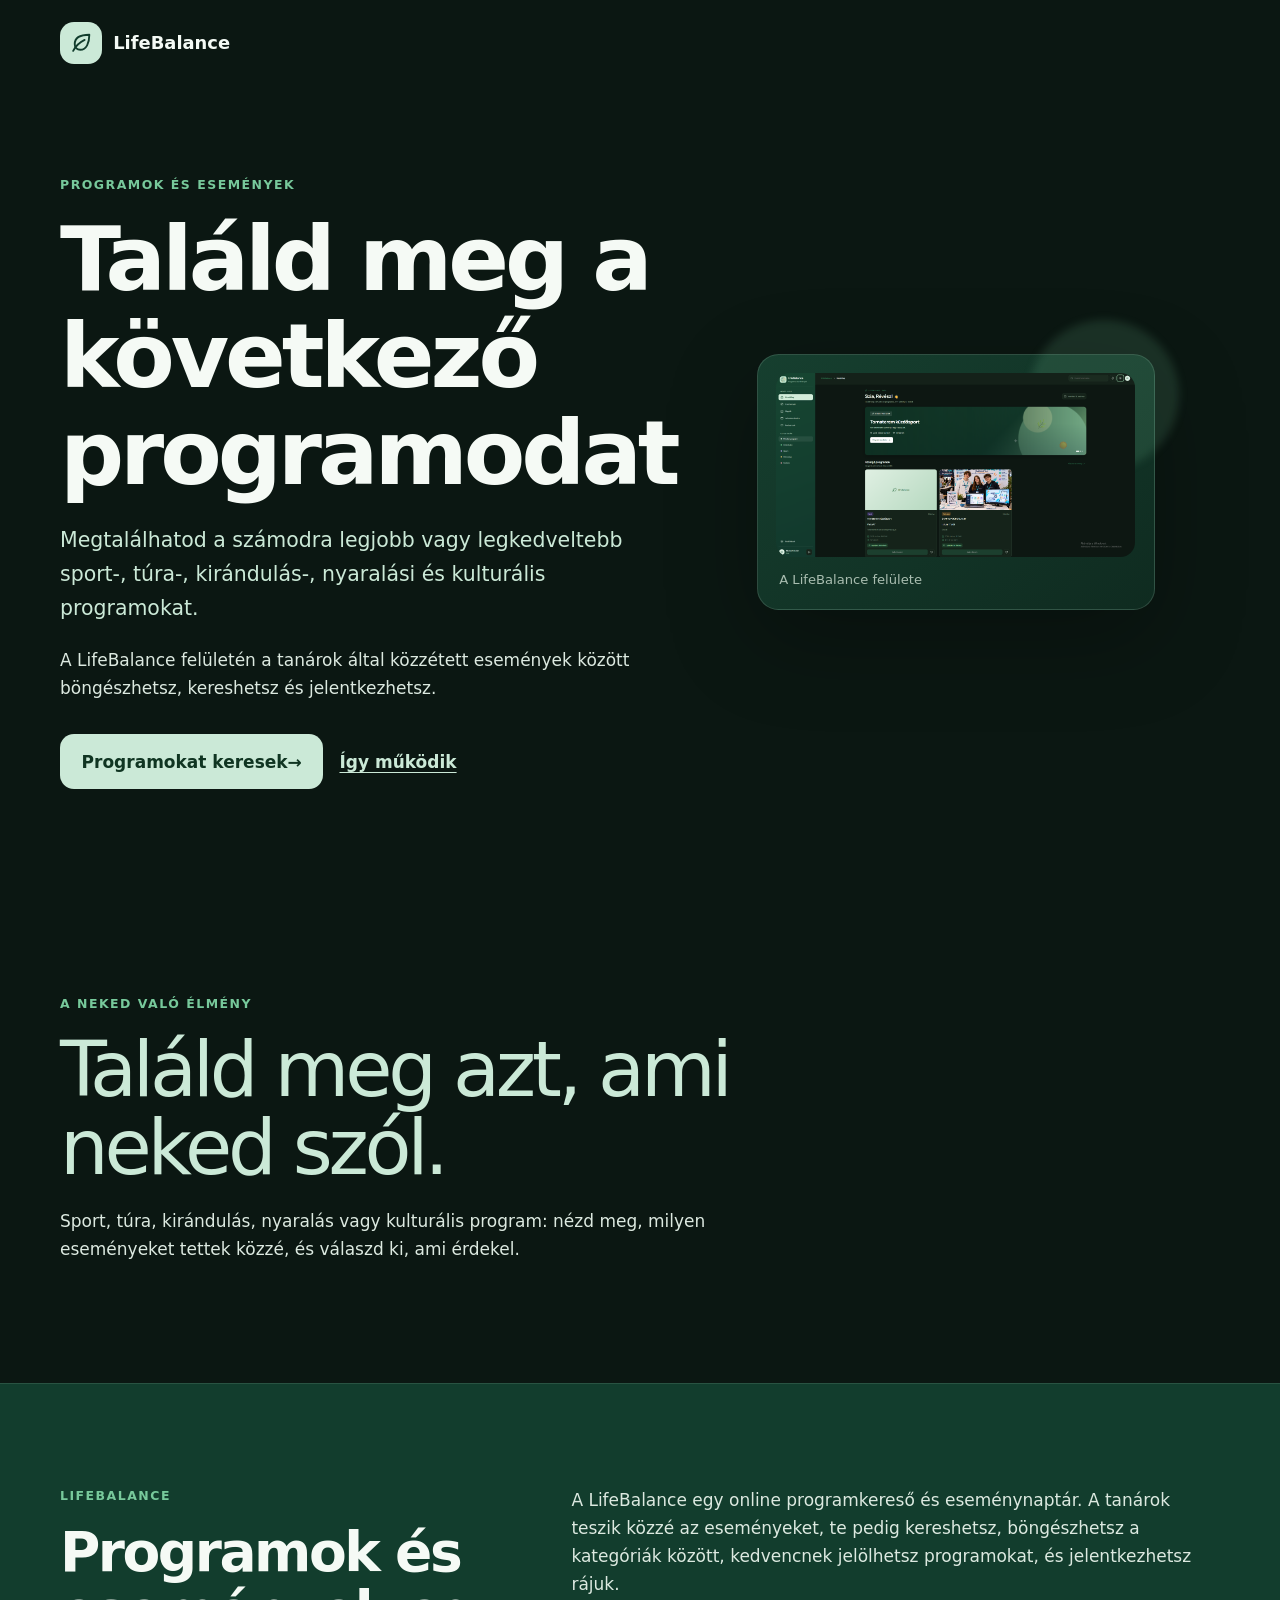
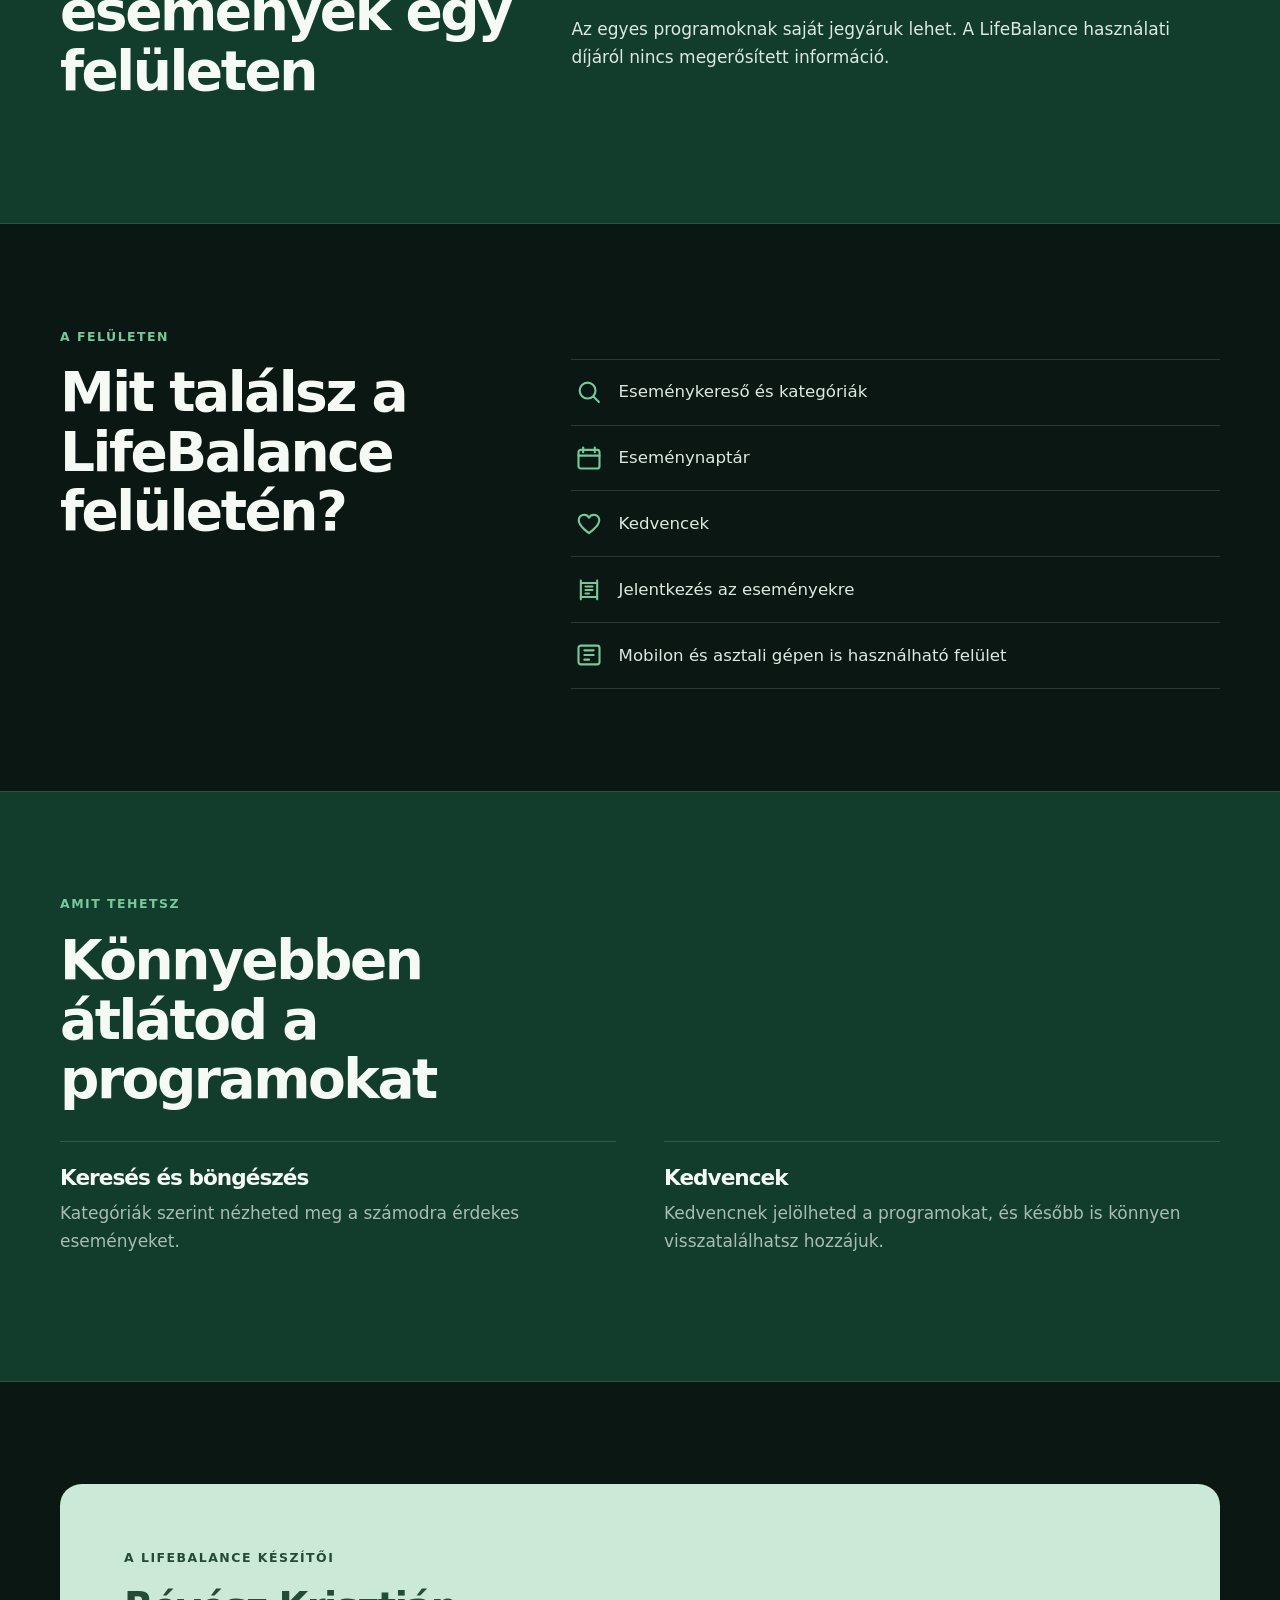
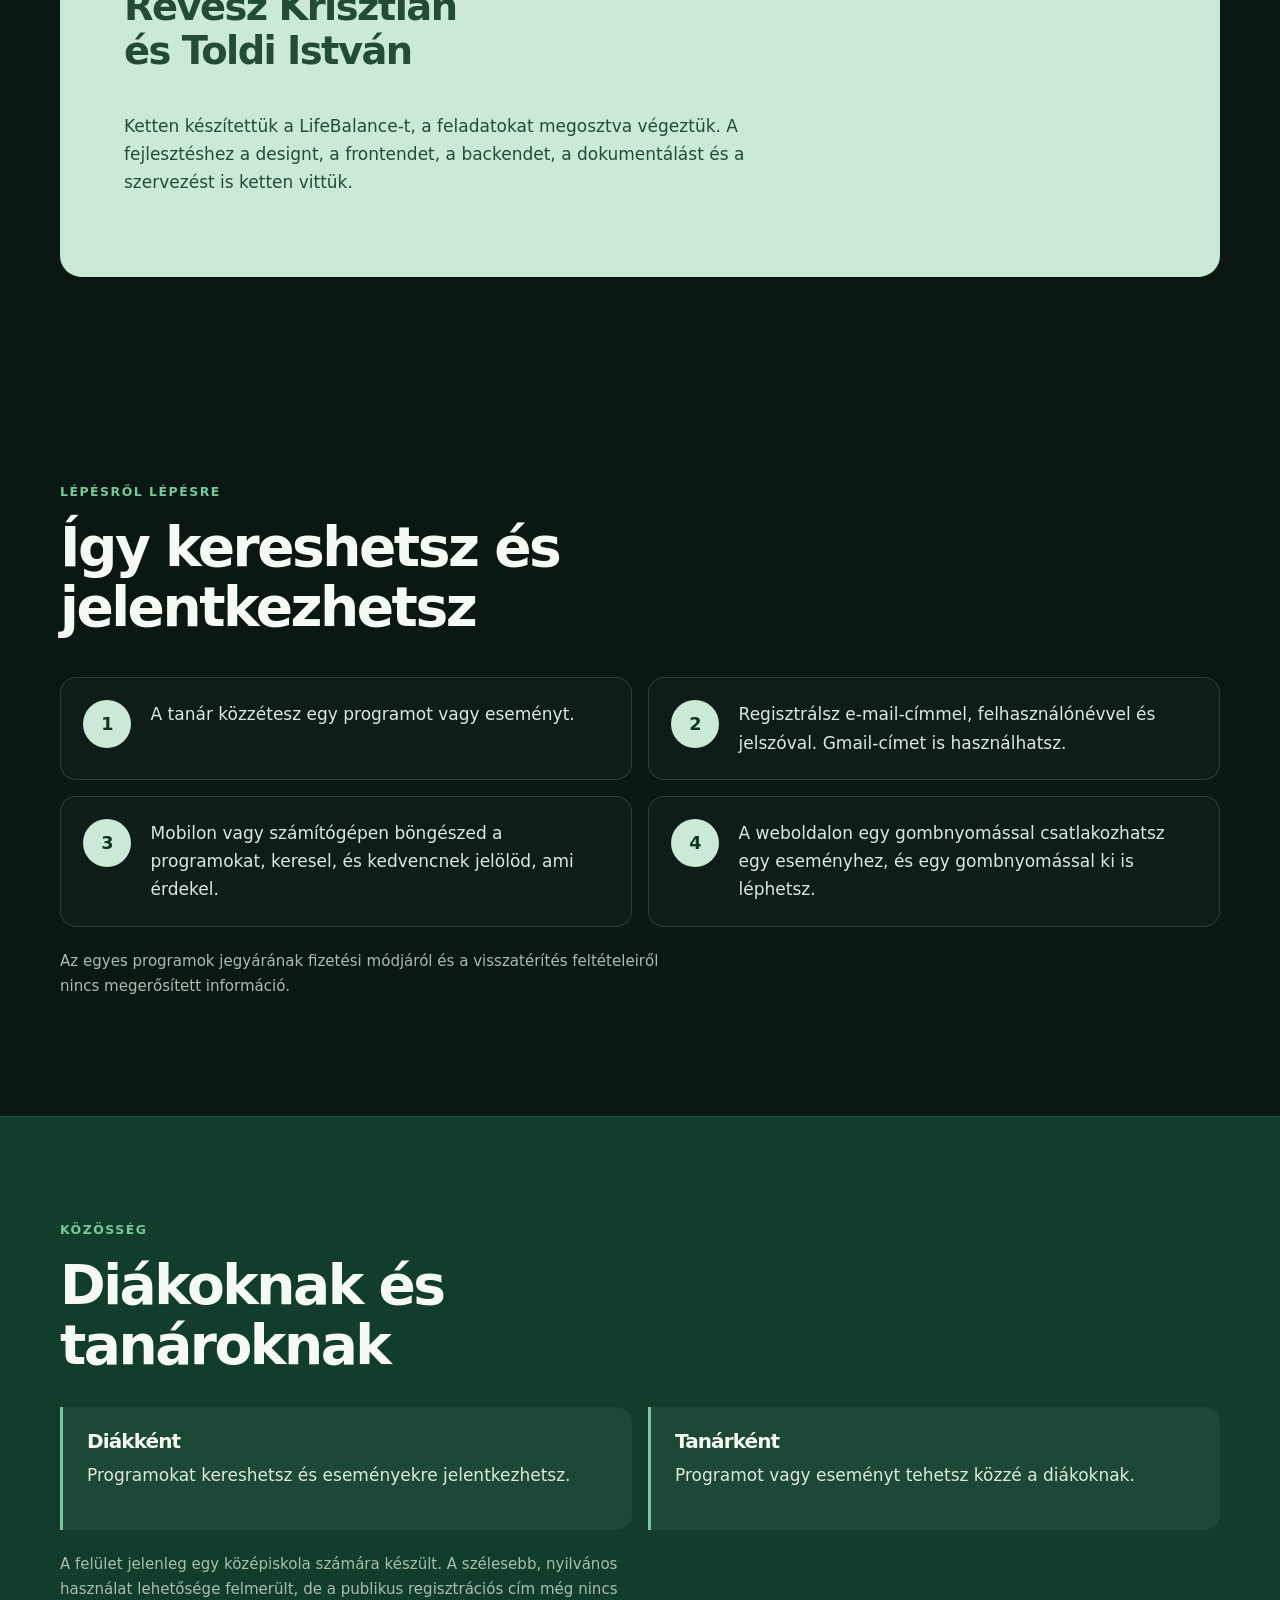
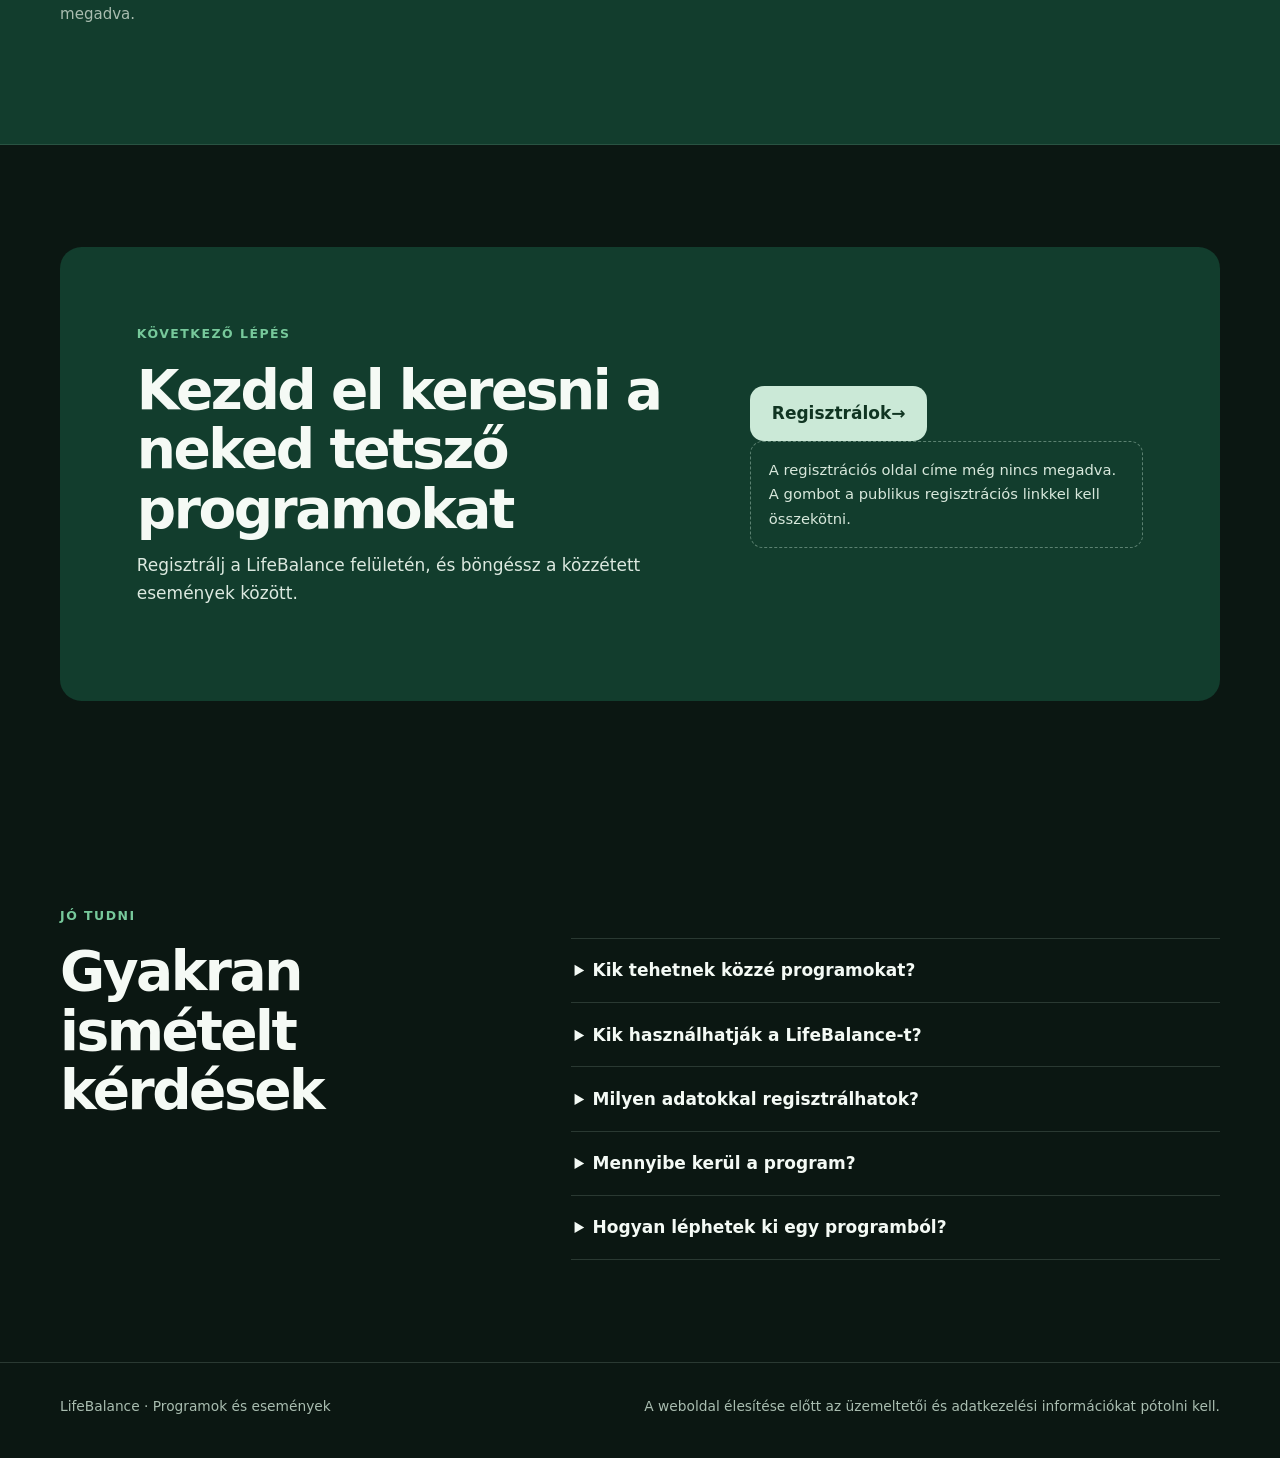
==== index.html @ ba6d0eb4 "Add files via upload" ====
<!doctype html>
<html lang="hu">
<head>
<meta charset="utf-8">
<meta name="viewport" content="width=device-width, initial-scale=1">
<title>LifeBalance | Találd meg a következő programodat</title>
<meta name="description" content="Keress sport-, túra-, kirándulás-, nyaralási és kulturális programokat a LifeBalance felületén.">
<meta property="og:title" content="LifeBalance | Találd meg a következő programodat">
<meta property="og:description" content="Böngéssz a közzétett programok között, jelöld kedvencnek, ami érdekel, és jelentkezz az eseményekre.">
<meta property="og:image" content="kepek/felulet.png">
<link rel="icon" href="kepek/favicon.svg" type="image/svg+xml">
<style data-csak-onallo>body{margin:0}</style>
<style>
.lp{--lp-szin-fo:#77C99B;--lp-szin-sotet:#0B1712;--lp-szin-erdo:#123D2D;--lp-szin-alap:#F4F7F1;--lp-szin-menta:#CBE9D7;--lp-szin-szoveg:#DCE9E0;--lp-szin-halvany:#A9BDB0;--lp-szin-vonal:rgba(203,233,215,.16);--lp-betu-cim:ui-sans-serif,system-ui,-apple-system,"Segoe UI",sans-serif;--lp-betu-szoveg:ui-sans-serif,system-ui,-apple-system,"Segoe UI",sans-serif;--lp-ter:clamp(3.5rem,8vw,7.5rem);--lp-kerek:1.35rem;background:var(--lp-szin-sotet);color:var(--lp-szin-szoveg);font-family:var(--lp-betu-szoveg);font-size:17px;line-height:1.65;overflow:hidden}
.lp *, .lp *::before, .lp *::after{box-sizing:border-box}.lp img,.lp svg{max-width:100%;height:auto;display:block}.lp a{color:inherit}.lp a:focus-visible,.lp button:focus-visible{outline:3px solid var(--lp-szin-fo);outline-offset:4px}.lp h1,.lp h2,.lp h3,.lp p{margin-top:0}.lp h1,.lp h2,.lp h3{font-family:var(--lp-betu-cim);line-height:1.08;letter-spacing:-.045em;color:#F5FAF5}.lp h1{font-size:clamp(3rem,7vw,6.3rem);max-width:11ch;margin-bottom:1.4rem}.lp h2{font-size:clamp(2.1rem,4.3vw,4rem);max-width:15ch;margin-bottom:1.25rem}.lp p{max-width:64ch}.lp .lp-wrap{width:min(1160px,calc(100% - 2.25rem));margin-inline:auto}.lp .lp-top{padding:1.35rem 0}.lp .lp-brand{display:inline-flex;align-items:center;gap:.7rem;text-decoration:none;font-weight:800;color:#F4FAF5;font-size:1.12rem}.lp .lp-brand-mark{width:42px;height:42px;border-radius:14px;background:var(--lp-szin-menta);display:grid;place-items:center;color:var(--lp-szin-erdo)}.lp .lp-brand-mark svg{width:25px}.lp .lp-kicker{color:var(--lp-szin-fo);font-size:.78rem;letter-spacing:.12em;text-transform:uppercase;font-weight:800;margin-bottom:1rem}.lp .lp-hero{padding:clamp(3rem,7vw,6.5rem) 0 var(--lp-ter);display:grid;gap:2.5rem;align-items:center}.lp .lp-hero-copy{max-width:650px}.lp .lp-lead{font-size:clamp(1.08rem,1.7vw,1.28rem);color:var(--lp-szin-menta);max-width:57ch}.lp .lp-cta-row{display:flex;gap:1rem;align-items:center;flex-wrap:wrap;margin-top:2rem}.lp .lp-button{display:inline-flex;align-items:center;justify-content:center;min-height:52px;padding:.85rem 1.35rem;border-radius:14px;background:var(--lp-szin-menta);color:#103522;text-decoration:none;font-weight:800;transition:transform .2s,background .2s}.lp .lp-button:hover{transform:translateY(-2px);background:#E0F4E8}.lp .lp-text-link{color:var(--lp-szin-menta);font-weight:700;text-decoration-thickness:1px;text-underline-offset:4px}.lp .lp-visual{position:relative;padding:1rem;border:1px solid var(--lp-szin-vonal);border-radius:var(--lp-kerek);background:linear-gradient(145deg,#163F2F,#0F2B20);box-shadow:0 28px 90px rgba(0,0,0,.28)}.lp .lp-visual::before{content:"";position:absolute;width:150px;height:150px;right:-25px;top:-35px;border-radius:50%;background:rgba(119,201,155,.15);filter:blur(4px)}.lp .lp-visual img{position:relative;border-radius:.9rem;width:100%;height:auto}.lp .lp-caption{color:var(--lp-szin-halvany);font-size:.82rem;margin:.8rem .2rem 0}.lp .lp-section{padding:var(--lp-ter) 0}.lp .lp-section-intro{max-width:740px}.lp .lp-display{font-size:clamp(2.8rem,6vw,5.5rem);letter-spacing:-.055em;line-height:1.02;color:var(--lp-szin-menta);max-width:14ch;margin-bottom:1.25rem}.lp .lp-band{background:var(--lp-szin-erdo);border-block:1px solid rgba(203,233,215,.12)}.lp .lp-columns{display:grid;gap:2rem;align-items:start}.lp .lp-feature-list{list-style:none;padding:0;margin:2rem 0 0;display:grid;gap:0;border-top:1px solid var(--lp-szin-vonal)}.lp .lp-feature-list li{display:flex;gap:1rem;align-items:center;padding:1.15rem .2rem;border-bottom:1px solid var(--lp-szin-vonal);font-size:1.04rem}.lp .lp-icon{color:var(--lp-szin-fo);width:28px;height:28px;flex:0 0 28px}.lp .lp-benefits{display:grid;gap:1.4rem;margin-top:2rem}.lp .lp-benefit{padding:1.5rem 0;border-top:1px solid var(--lp-szin-vonal)}.lp .lp-benefit h3{font-size:1.35rem;margin-bottom:.55rem}.lp .lp-benefit p{margin-bottom:0;color:var(--lp-szin-halvany)}.lp .lp-founders{background:#CBE9D7;color:#123D2D;padding:clamp(2.5rem,5vw,4.5rem);border-radius:var(--lp-kerek)}.lp .lp-founders h2{color:#103522}.lp .lp-founders p{color:#234B35}.lp .lp-founder-names{font-size:clamp(1.6rem,3vw,2.5rem);font-weight:850;line-height:1.15;letter-spacing:-.04em}.lp .lp-steps{list-style:none;padding:0;margin:2.5rem 0 0;counter-reset:step;display:grid;gap:1rem}.lp .lp-steps li{counter-increment:step;display:grid;grid-template-columns:3.2rem 1fr;gap:1rem;padding:1.4rem;border:1px solid var(--lp-szin-vonal);border-radius:1rem;background:rgba(255,255,255,.025)}.lp .lp-steps li::before{content:counter(step);display:grid;place-items:center;width:3rem;height:3rem;border-radius:50%;background:var(--lp-szin-menta);color:#103522;font-weight:900;font-size:1.1rem}.lp .lp-audience{display:grid;gap:1rem;margin-top:2rem}.lp .lp-audience article{padding:1.5rem;border-left:3px solid var(--lp-szin-fo);background:rgba(203,233,215,.06);border-radius:0 1rem 1rem 0}.lp .lp-audience h3{font-size:1.25rem;margin-bottom:.5rem}.lp .lp-note{color:var(--lp-szin-halvany);font-size:.94rem;margin-top:1.4rem}.lp .lp-cta{background:#123D2D;padding:clamp(2.5rem,6vw,5rem);border-radius:var(--lp-kerek);display:grid;gap:1.5rem;align-items:center}.lp .lp-cta h2{margin-bottom:.75rem}.lp .lp-registration-note{padding:1rem 1.1rem;border:1px dashed rgba(203,233,215,.4);border-radius:.8rem;color:#D8E8DC;font-size:.92rem}.lp .lp-faq{display:grid;gap:0;margin-top:2rem;border-top:1px solid var(--lp-szin-vonal)}.lp .lp-faq details{border-bottom:1px solid var(--lp-szin-vonal);padding:1.1rem .2rem}.lp .lp-faq summary{font-weight:750;color:#F4FAF5;cursor:pointer}.lp .lp-faq p{color:var(--lp-szin-halvany);margin:.8rem 0 0}.lp .lp-footer{border-top:1px solid var(--lp-szin-vonal);padding:2rem 0 2.5rem;color:var(--lp-szin-halvany);font-size:.86rem}.lp .lp-footer-inner{display:flex;justify-content:space-between;gap:1rem;flex-wrap:wrap}.lp .lp-kitoltendo{background:rgba(119,201,155,.14);outline:1px dashed var(--lp-szin-fo);color:inherit;padding:.2rem .4rem;border-radius:.25rem}.lp .lp-scroll{scroll-margin-top:1rem}
@media(min-width:800px){.lp .lp-hero{grid-template-columns:1.05fr .95fr}.lp .lp-columns{grid-template-columns:.85fr 1.15fr}.lp .lp-benefits{grid-template-columns:repeat(2,1fr);gap:1rem 3rem}.lp .lp-audience{grid-template-columns:repeat(2,1fr)}.lp .lp-cta{grid-template-columns:1.2fr .8fr}.lp .lp-visual{padding:1.15rem}.lp .lp-steps{grid-template-columns:repeat(2,1fr)}}
@media(prefers-reduced-motion:reduce){.lp *, .lp *::before,.lp *::after{scroll-behavior:auto!important;transition:none!important}}
</style>
</head>
<body>
<div class="lp">
<header class="lp-top"><div class="lp-wrap"><a class="lp-brand" href="#eleje"><span class="lp-brand-mark"><svg viewBox="0 0 24 24" aria-hidden="true" fill="none" stroke="currentColor" stroke-width="1.8" stroke-linecap="round" stroke-linejoin="round"><path d="M19.5 4.5C11 4.5 5.5 7 5.5 13.5c0 3.6 2.4 5.5 5.3 5.5 6 0 8.7-6.6 8.7-14.5Z"/><path d="M4 20c2.7-5.2 6.2-8.1 11-10.5"/></svg></span>LifeBalance</a></div></header>
<main id="eleje">
<section class="lp-wrap lp-hero">
 <div class="lp-hero-copy"><p class="lp-kicker">Programok és események</p><h1>Találd meg a következő programodat</h1><p class="lp-lead">Megtalálhatod a számodra legjobb vagy legkedveltebb sport-, túra-, kirándulás-, nyaralási és kulturális programokat.</p><p>A LifeBalance felületén a tanárok által közzétett események között böngészhetsz, kereshetsz és jelentkezhetsz.</p><div class="lp-cta-row"><a class="lp-button" href="#regisztracio">Programokat keresek <span aria-hidden="true">→</span></a><a class="lp-text-link" href="#mukodes">Így működik</a></div></div>
 <figure class="lp-visual"><img src="kepek/felulet.png" width="2538" height="1296" alt="A LifeBalance sötétzöld felülete eseménynaptárral, kategóriákkal és programkártyákkal"><figcaption class="lp-caption">A LifeBalance felülete</figcaption></figure>
</section>
<section class="lp-section lp-wrap"><div class="lp-section-intro"><p class="lp-kicker">A neked való élmény</p><p class="lp-display">Találd meg azt, ami neked szól.</p><p>Sport, túra, kirándulás, nyaralás vagy kulturális program: nézd meg, milyen eseményeket tettek közzé, és válaszd ki, ami érdekel.</p></div></section>
<section class="lp-section lp-band"><div class="lp-wrap lp-columns"><div><p class="lp-kicker">LifeBalance</p><h2>Programok és események egy felületen</h2></div><div><p>A LifeBalance egy online programkereső és eseménynaptár. A tanárok teszik közzé az eseményeket, te pedig kereshetsz, böngészhetsz a kategóriák között, kedvencnek jelölhetsz programokat, és jelentkezhetsz rájuk.</p><p>Az egyes programoknak saját jegyáruk lehet. A LifeBalance használati díjáról nincs megerősített információ.</p></div></div></section>
<section class="lp-section lp-wrap"><div class="lp-columns"><div><p class="lp-kicker">A felületen</p><h2>Mit találsz a LifeBalance felületén?</h2></div><ul class="lp-feature-list">
<li><svg class="lp-icon" viewBox="0 0 24 24" aria-hidden="true" fill="none" stroke="currentColor" stroke-width="1.8" stroke-linecap="round" stroke-linejoin="round"><circle cx="10.8" cy="10.8" r="6.8"/><path d="m16 16 4.5 4.5"/></svg>Eseménykereső és kategóriák</li>
<li><svg class="lp-icon" viewBox="0 0 24 24" aria-hidden="true" fill="none" stroke="currentColor" stroke-width="1.8" stroke-linecap="round" stroke-linejoin="round"><rect x="3" y="5" width="18" height="16" rx="2"/><path d="M7 3v4M17 3v4M3 10h18"/></svg>Eseménynaptár</li>
<li><svg class="lp-icon" viewBox="0 0 24 24" aria-hidden="true" fill="none" stroke="currentColor" stroke-width="1.8" stroke-linecap="round" stroke-linejoin="round"><path d="M20.8 8.8c0 5-8.8 11-8.8 11s-8.8-6-8.8-11a4.7 4.7 0 0 1 8.8-2.2 4.7 4.7 0 0 1 8.8 2.2Z"/></svg>Kedvencek</li>
<li><svg class="lp-icon" viewBox="0 0 24 24" aria-hidden="true" fill="none" stroke="currentColor" stroke-width="1.8" stroke-linecap="round" stroke-linejoin="round"><path d="M5 4v16M19 4v16M5 6h14M5 18h14M9 9h6M9 12h6M9 15h3"/></svg>Jelentkezés az eseményekre</li>
<li><svg class="lp-icon" viewBox="0 0 24 24" aria-hidden="true" fill="none" stroke="currentColor" stroke-width="1.8" stroke-linecap="round" stroke-linejoin="round"><rect x="3" y="4" width="18" height="16" rx="2"/><path d="M8 8h8M8 12h8M8 16h4"/></svg>Mobilon és asztali gépen is használható felület</li>
</ul></div></section>
<section class="lp-section lp-band"><div class="lp-wrap"><p class="lp-kicker">Amit tehetsz</p><h2>Könnyebben átlátod a programokat</h2><div class="lp-benefits"><article class="lp-benefit"><h3>Keresés és böngészés</h3><p>Kategóriák szerint nézheted meg a számodra érdekes eseményeket.</p></article><article class="lp-benefit"><h3>Kedvencek</h3><p>Kedvencnek jelölheted a programokat, és később is könnyen visszatalálhatsz hozzájuk.</p></article></div></div></section>
<section class="lp-section lp-wrap"><div class="lp-founders"><p class="lp-kicker">A LifeBalance készítői</p><p class="lp-founder-names">Révész Krisztián<br>és Toldi István</p><p>Ketten készítettük a LifeBalance-t, a feladatokat megosztva végeztük. A fejlesztéshez a designt, a frontendet, a backendet, a dokumentálást és a szervezést is ketten vittük.</p></div></section>
<section id="mukodes" class="lp-section lp-wrap"><p class="lp-kicker">Lépésről lépésre</p><h2>Így kereshetsz és jelentkezhetsz</h2><ol class="lp-steps"><li><span>A tanár közzétesz egy programot vagy eseményt.</span></li><li><span>Regisztrálsz e-mail-címmel, felhasználónévvel és jelszóval. Gmail-címet is használhatsz.</span></li><li><span>Mobilon vagy számítógépen böngészed a programokat, keresel, és kedvencnek jelölöd, ami érdekel.</span></li><li><span>A weboldalon egy gombnyomással csatlakozhatsz egy eseményhez, és egy gombnyomással ki is léphetsz.</span></li></ol><p class="lp-note">Az egyes programok jegyárának fizetési módjáról és a visszatérítés feltételeiről nincs megerősített információ.</p></section>
<section class="lp-section lp-band"><div class="lp-wrap"><p class="lp-kicker">Közösség</p><h2>Diákoknak és tanároknak</h2><div class="lp-audience"><article><h3>Diákként</h3><p>Programokat kereshetsz és eseményekre jelentkezhetsz.</p></article><article><h3>Tanárként</h3><p>Programot vagy eseményt tehetsz közzé a diákoknak.</p></article></div><p class="lp-note">A felület jelenleg egy középiskola számára készült. A szélesebb, nyilvános használat lehetősége felmerült, de a publikus regisztrációs cím még nincs megadva.</p></div></section>
<section id="regisztracio" class="lp-section lp-wrap lp-scroll"><div class="lp-cta"><div><p class="lp-kicker">Következő lépés</p><h2>Kezdd el keresni a neked tetsző programokat</h2><p>Regisztrálj a LifeBalance felületén, és böngéssz a közzétett események között.</p></div><div><a class="lp-button" href="#regisztracio">Regisztrálok <span aria-hidden="true">→</span></a><p class="lp-registration-note">A regisztrációs oldal címe még nincs megadva. A gombot a publikus regisztrációs linkkel kell összekötni.</p></div></div></section>
<section class="lp-section lp-wrap"><div class="lp-columns"><div><p class="lp-kicker">Jó tudni</p><h2>Gyakran ismételt kérdések</h2></div><div class="lp-faq">
<details><summary>Kik tehetnek közzé programokat?</summary><p>A tanárok teszik közzé a diákoknak szóló programokat és eseményeket.</p></details>
<details><summary>Kik használhatják a LifeBalance-t?</summary><p>Jelenleg egy középiskola számára készült. A szélesebb nyilvános használat lehetősége felmerült.</p></details>
<details><summary>Milyen adatokkal regisztrálhatok?</summary><p>E-mail-címmel, felhasználónévvel és jelszóval. Gmail-címet is használhatsz.</p></details>
<details><summary>Mennyibe kerül a program?</summary><p>A diák az adott program jegyárát fizeti. A LifeBalance használati díja és a jegyvásárlás részletei nincsenek megerősítve.</p></details>
<details><summary>Hogyan léphetek ki egy programból?</summary><p>A weboldalon egy gombnyomással csatlakozhatsz és ki is léphetsz. A jegyár-visszatérítés feltételeiről nincs adat.</p></details>
</div></div></section>
</main>
<footer class="lp-footer"><div class="lp-wrap lp-footer-inner"><span>LifeBalance · Programok és események</span><span>A weboldal élesítése előtt az üzemeltetői és adatkezelési információkat pótolni kell.</span></div></footer>
</div>
</body>
</html>
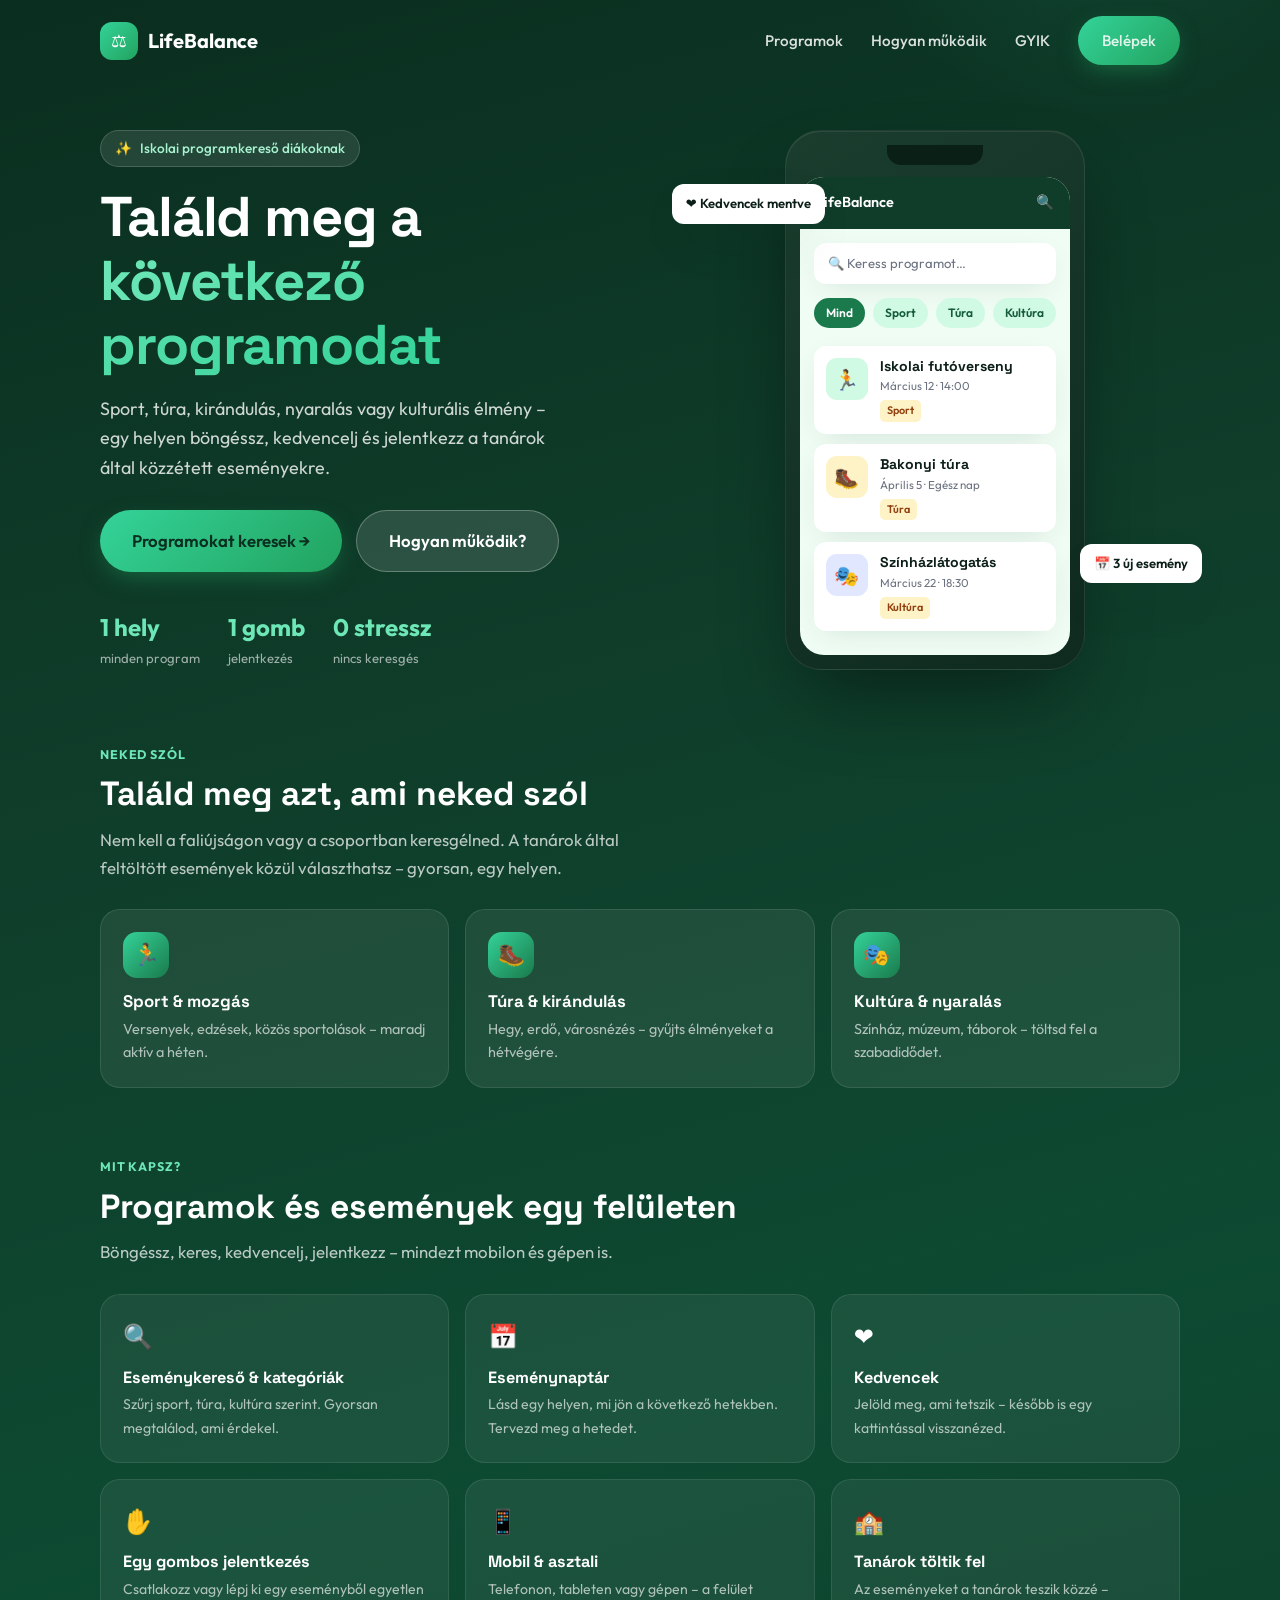
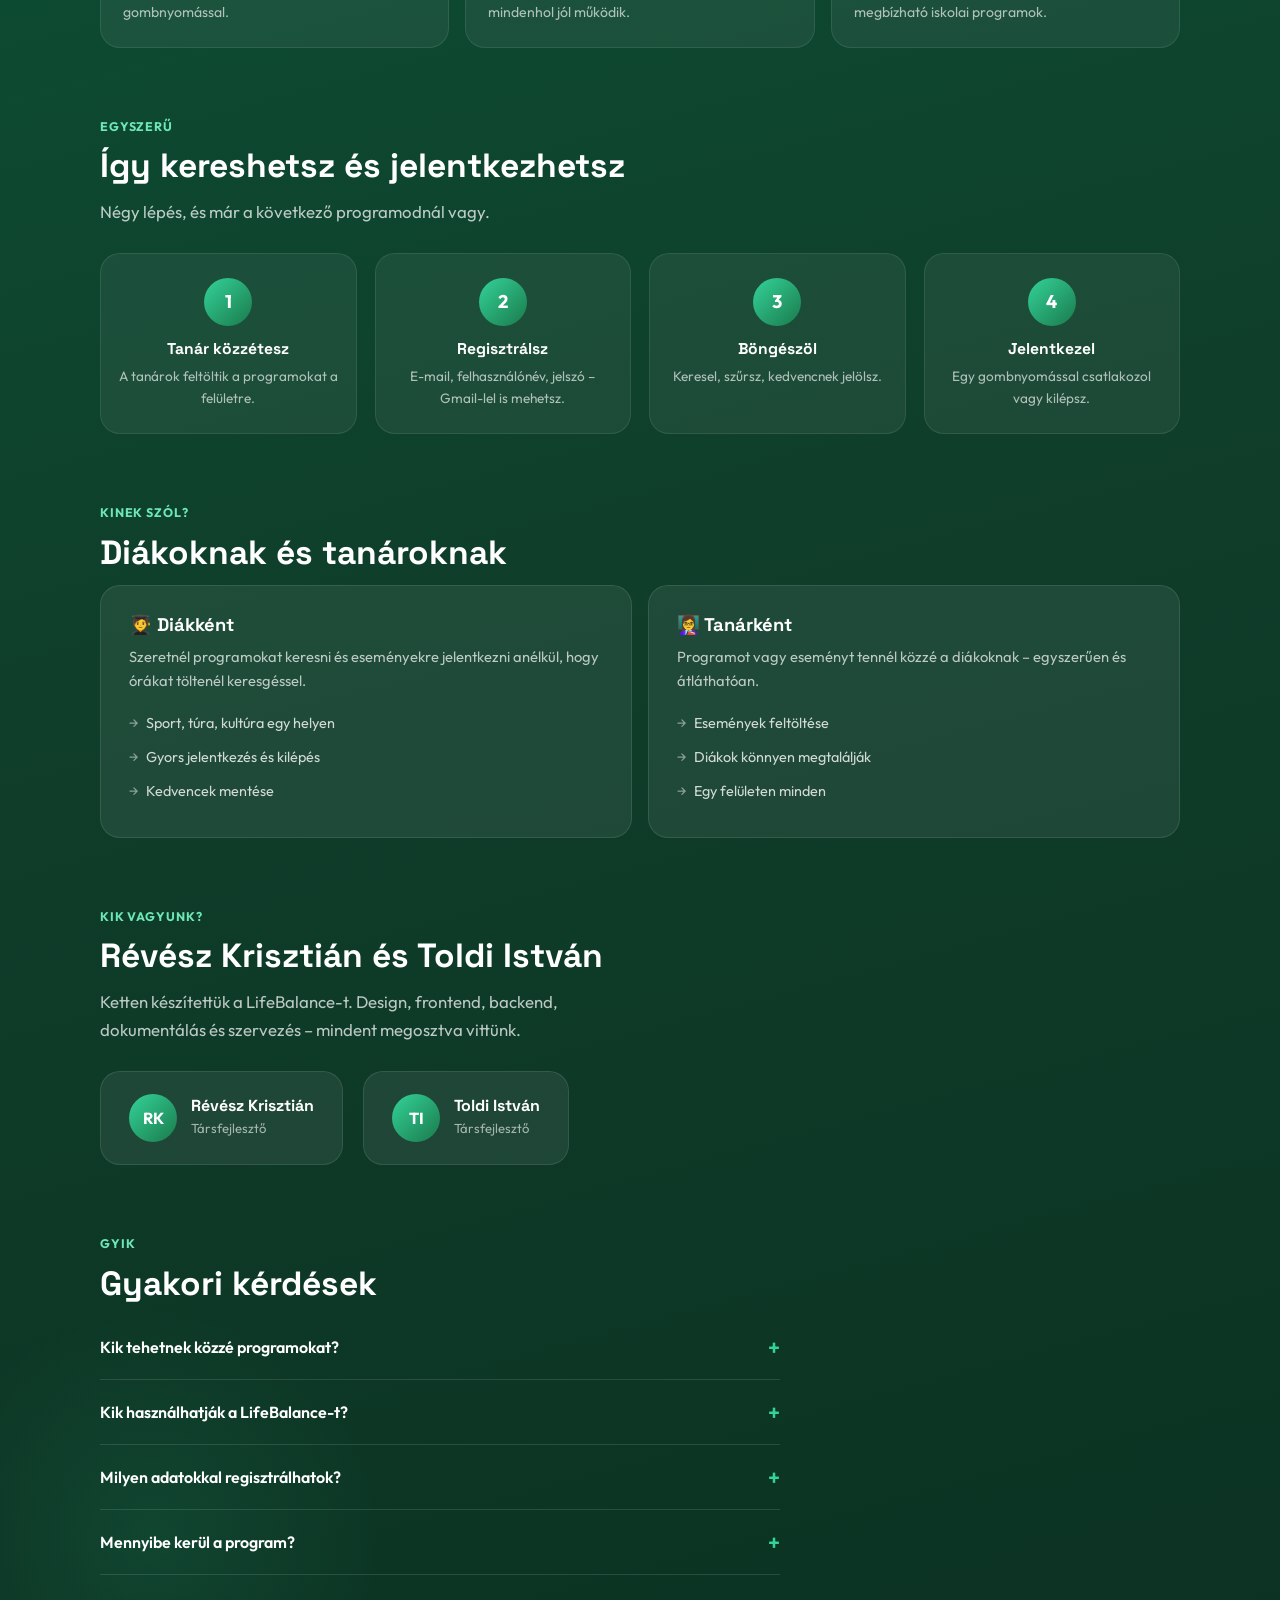
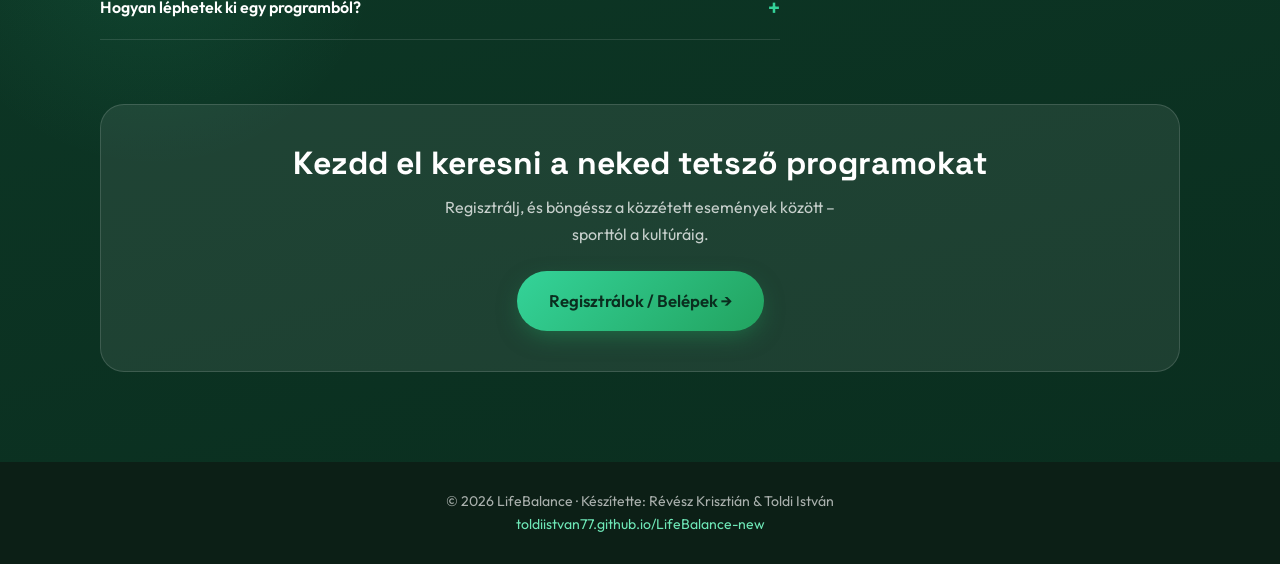
==== commit 8d483b62: "Add files via upload" ====
--- a/index.html
+++ b/index.html
@@ -1,53 +1,298 @@
-<!doctype html>
-<html lang="hu">
-<head>
-<meta charset="utf-8">
-<meta name="viewport" content="width=device-width, initial-scale=1">
-<title>LifeBalance | Találd meg a következő programodat</title>
-<meta name="description" content="Keress sport-, túra-, kirándulás-, nyaralási és kulturális programokat a LifeBalance felületén.">
-<meta property="og:title" content="LifeBalance | Találd meg a következő programodat">
-<meta property="og:description" content="Böngéssz a közzétett programok között, jelöld kedvencnek, ami érdekel, és jelentkezz az eseményekre.">
-<meta property="og:image" content="kepek/felulet.png">
-<link rel="icon" href="kepek/favicon.svg" type="image/svg+xml">
-<style data-csak-onallo>body{margin:0}</style>
-<style>
-.lp{--lp-szin-fo:#77C99B;--lp-szin-sotet:#0B1712;--lp-szin-erdo:#123D2D;--lp-szin-alap:#F4F7F1;--lp-szin-menta:#CBE9D7;--lp-szin-szoveg:#DCE9E0;--lp-szin-halvany:#A9BDB0;--lp-szin-vonal:rgba(203,233,215,.16);--lp-betu-cim:ui-sans-serif,system-ui,-apple-system,"Segoe UI",sans-serif;--lp-betu-szoveg:ui-sans-serif,system-ui,-apple-system,"Segoe UI",sans-serif;--lp-ter:clamp(3.5rem,8vw,7.5rem);--lp-kerek:1.35rem;background:var(--lp-szin-sotet);color:var(--lp-szin-szoveg);font-family:var(--lp-betu-szoveg);font-size:17px;line-height:1.65;overflow:hidden}
-.lp *, .lp *::before, .lp *::after{box-sizing:border-box}.lp img,.lp svg{max-width:100%;height:auto;display:block}.lp a{color:inherit}.lp a:focus-visible,.lp button:focus-visible{outline:3px solid var(--lp-szin-fo);outline-offset:4px}.lp h1,.lp h2,.lp h3,.lp p{margin-top:0}.lp h1,.lp h2,.lp h3{font-family:var(--lp-betu-cim);line-height:1.08;letter-spacing:-.045em;color:#F5FAF5}.lp h1{font-size:clamp(3rem,7vw,6.3rem);max-width:11ch;margin-bottom:1.4rem}.lp h2{font-size:clamp(2.1rem,4.3vw,4rem);max-width:15ch;margin-bottom:1.25rem}.lp p{max-width:64ch}.lp .lp-wrap{width:min(1160px,calc(100% - 2.25rem));margin-inline:auto}.lp .lp-top{padding:1.35rem 0}.lp .lp-brand{display:inline-flex;align-items:center;gap:.7rem;text-decoration:none;font-weight:800;color:#F4FAF5;font-size:1.12rem}.lp .lp-brand-mark{width:42px;height:42px;border-radius:14px;background:var(--lp-szin-menta);display:grid;place-items:center;color:var(--lp-szin-erdo)}.lp .lp-brand-mark svg{width:25px}.lp .lp-kicker{color:var(--lp-szin-fo);font-size:.78rem;letter-spacing:.12em;text-transform:uppercase;font-weight:800;margin-bottom:1rem}.lp .lp-hero{padding:clamp(3rem,7vw,6.5rem) 0 var(--lp-ter);display:grid;gap:2.5rem;align-items:center}.lp .lp-hero-copy{max-width:650px}.lp .lp-lead{font-size:clamp(1.08rem,1.7vw,1.28rem);color:var(--lp-szin-menta);max-width:57ch}.lp .lp-cta-row{display:flex;gap:1rem;align-items:center;flex-wrap:wrap;margin-top:2rem}.lp .lp-button{display:inline-flex;align-items:center;justify-content:center;min-height:52px;padding:.85rem 1.35rem;border-radius:14px;background:var(--lp-szin-menta);color:#103522;text-decoration:none;font-weight:800;transition:transform .2s,background .2s}.lp .lp-button:hover{transform:translateY(-2px);background:#E0F4E8}.lp .lp-text-link{color:var(--lp-szin-menta);font-weight:700;text-decoration-thickness:1px;text-underline-offset:4px}.lp .lp-visual{position:relative;padding:1rem;border:1px solid var(--lp-szin-vonal);border-radius:var(--lp-kerek);background:linear-gradient(145deg,#163F2F,#0F2B20);box-shadow:0 28px 90px rgba(0,0,0,.28)}.lp .lp-visual::before{content:"";position:absolute;width:150px;height:150px;right:-25px;top:-35px;border-radius:50%;background:rgba(119,201,155,.15);filter:blur(4px)}.lp .lp-visual img{position:relative;border-radius:.9rem;width:100%;height:auto}.lp .lp-caption{color:var(--lp-szin-halvany);font-size:.82rem;margin:.8rem .2rem 0}.lp .lp-section{padding:var(--lp-ter) 0}.lp .lp-section-intro{max-width:740px}.lp .lp-display{font-size:clamp(2.8rem,6vw,5.5rem);letter-spacing:-.055em;line-height:1.02;color:var(--lp-szin-menta);max-width:14ch;margin-bottom:1.25rem}.lp .lp-band{background:var(--lp-szin-erdo);border-block:1px solid rgba(203,233,215,.12)}.lp .lp-columns{display:grid;gap:2rem;align-items:start}.lp .lp-feature-list{list-style:none;padding:0;margin:2rem 0 0;display:grid;gap:0;border-top:1px solid var(--lp-szin-vonal)}.lp .lp-feature-list li{display:flex;gap:1rem;align-items:center;padding:1.15rem .2rem;border-bottom:1px solid var(--lp-szin-vonal);font-size:1.04rem}.lp .lp-icon{color:var(--lp-szin-fo);width:28px;height:28px;flex:0 0 28px}.lp .lp-benefits{display:grid;gap:1.4rem;margin-top:2rem}.lp .lp-benefit{padding:1.5rem 0;border-top:1px solid var(--lp-szin-vonal)}.lp .lp-benefit h3{font-size:1.35rem;margin-bottom:.55rem}.lp .lp-benefit p{margin-bottom:0;color:var(--lp-szin-halvany)}.lp .lp-founders{background:#CBE9D7;color:#123D2D;padding:clamp(2.5rem,5vw,4.5rem);border-radius:var(--lp-kerek)}.lp .lp-founders h2{color:#103522}.lp .lp-founders p{color:#234B35}.lp .lp-founder-names{font-size:clamp(1.6rem,3vw,2.5rem);font-weight:850;line-height:1.15;letter-spacing:-.04em}.lp .lp-steps{list-style:none;padding:0;margin:2.5rem 0 0;counter-reset:step;display:grid;gap:1rem}.lp .lp-steps li{counter-increment:step;display:grid;grid-template-columns:3.2rem 1fr;gap:1rem;padding:1.4rem;border:1px solid var(--lp-szin-vonal);border-radius:1rem;background:rgba(255,255,255,.025)}.lp .lp-steps li::before{content:counter(step);display:grid;place-items:center;width:3rem;height:3rem;border-radius:50%;background:var(--lp-szin-menta);color:#103522;font-weight:900;font-size:1.1rem}.lp .lp-audience{display:grid;gap:1rem;margin-top:2rem}.lp .lp-audience article{padding:1.5rem;border-left:3px solid var(--lp-szin-fo);background:rgba(203,233,215,.06);border-radius:0 1rem 1rem 0}.lp .lp-audience h3{font-size:1.25rem;margin-bottom:.5rem}.lp .lp-note{color:var(--lp-szin-halvany);font-size:.94rem;margin-top:1.4rem}.lp .lp-cta{background:#123D2D;padding:clamp(2.5rem,6vw,5rem);border-radius:var(--lp-kerek);display:grid;gap:1.5rem;align-items:center}.lp .lp-cta h2{margin-bottom:.75rem}.lp .lp-registration-note{padding:1rem 1.1rem;border:1px dashed rgba(203,233,215,.4);border-radius:.8rem;color:#D8E8DC;font-size:.92rem}.lp .lp-faq{display:grid;gap:0;margin-top:2rem;border-top:1px solid var(--lp-szin-vonal)}.lp .lp-faq details{border-bottom:1px solid var(--lp-szin-vonal);padding:1.1rem .2rem}.lp .lp-faq summary{font-weight:750;color:#F4FAF5;cursor:pointer}.lp .lp-faq p{color:var(--lp-szin-halvany);margin:.8rem 0 0}.lp .lp-footer{border-top:1px solid var(--lp-szin-vonal);padding:2rem 0 2.5rem;color:var(--lp-szin-halvany);font-size:.86rem}.lp .lp-footer-inner{display:flex;justify-content:space-between;gap:1rem;flex-wrap:wrap}.lp .lp-kitoltendo{background:rgba(119,201,155,.14);outline:1px dashed var(--lp-szin-fo);color:inherit;padding:.2rem .4rem;border-radius:.25rem}.lp .lp-scroll{scroll-margin-top:1rem}
-@media(min-width:800px){.lp .lp-hero{grid-template-columns:1.05fr .95fr}.lp .lp-columns{grid-template-columns:.85fr 1.15fr}.lp .lp-benefits{grid-template-columns:repeat(2,1fr);gap:1rem 3rem}.lp .lp-audience{grid-template-columns:repeat(2,1fr)}.lp .lp-cta{grid-template-columns:1.2fr .8fr}.lp .lp-visual{padding:1.15rem}.lp .lp-steps{grid-template-columns:repeat(2,1fr)}}
-@media(prefers-reduced-motion:reduce){.lp *, .lp *::before,.lp *::after{scroll-behavior:auto!important;transition:none!important}}
-</style>
-</head>
-<body>
-<div class="lp">
-<header class="lp-top"><div class="lp-wrap"><a class="lp-brand" href="#eleje"><span class="lp-brand-mark"><svg viewBox="0 0 24 24" aria-hidden="true" fill="none" stroke="currentColor" stroke-width="1.8" stroke-linecap="round" stroke-linejoin="round"><path d="M19.5 4.5C11 4.5 5.5 7 5.5 13.5c0 3.6 2.4 5.5 5.3 5.5 6 0 8.7-6.6 8.7-14.5Z"/><path d="M4 20c2.7-5.2 6.2-8.1 11-10.5"/></svg></span>LifeBalance</a></div></header>
-<main id="eleje">
-<section class="lp-wrap lp-hero">
- <div class="lp-hero-copy"><p class="lp-kicker">Programok és események</p><h1>Találd meg a következő programodat</h1><p class="lp-lead">Megtalálhatod a számodra legjobb vagy legkedveltebb sport-, túra-, kirándulás-, nyaralási és kulturális programokat.</p><p>A LifeBalance felületén a tanárok által közzétett események között böngészhetsz, kereshetsz és jelentkezhetsz.</p><div class="lp-cta-row"><a class="lp-button" href="#regisztracio">Programokat keresek <span aria-hidden="true">→</span></a><a class="lp-text-link" href="#mukodes">Így működik</a></div></div>
- <figure class="lp-visual"><img src="kepek/felulet.png" width="2538" height="1296" alt="A LifeBalance sötétzöld felülete eseménynaptárral, kategóriákkal és programkártyákkal"><figcaption class="lp-caption">A LifeBalance felülete</figcaption></figure>
-</section>
-<section class="lp-section lp-wrap"><div class="lp-section-intro"><p class="lp-kicker">A neked való élmény</p><p class="lp-display">Találd meg azt, ami neked szól.</p><p>Sport, túra, kirándulás, nyaralás vagy kulturális program: nézd meg, milyen eseményeket tettek közzé, és válaszd ki, ami érdekel.</p></div></section>
-<section class="lp-section lp-band"><div class="lp-wrap lp-columns"><div><p class="lp-kicker">LifeBalance</p><h2>Programok és események egy felületen</h2></div><div><p>A LifeBalance egy online programkereső és eseménynaptár. A tanárok teszik közzé az eseményeket, te pedig kereshetsz, böngészhetsz a kategóriák között, kedvencnek jelölhetsz programokat, és jelentkezhetsz rájuk.</p><p>Az egyes programoknak saját jegyáruk lehet. A LifeBalance használati díjáról nincs megerősített információ.</p></div></div></section>
-<section class="lp-section lp-wrap"><div class="lp-columns"><div><p class="lp-kicker">A felületen</p><h2>Mit találsz a LifeBalance felületén?</h2></div><ul class="lp-feature-list">
-<li><svg class="lp-icon" viewBox="0 0 24 24" aria-hidden="true" fill="none" stroke="currentColor" stroke-width="1.8" stroke-linecap="round" stroke-linejoin="round"><circle cx="10.8" cy="10.8" r="6.8"/><path d="m16 16 4.5 4.5"/></svg>Eseménykereső és kategóriák</li>
-<li><svg class="lp-icon" viewBox="0 0 24 24" aria-hidden="true" fill="none" stroke="currentColor" stroke-width="1.8" stroke-linecap="round" stroke-linejoin="round"><rect x="3" y="5" width="18" height="16" rx="2"/><path d="M7 3v4M17 3v4M3 10h18"/></svg>Eseménynaptár</li>
-<li><svg class="lp-icon" viewBox="0 0 24 24" aria-hidden="true" fill="none" stroke="currentColor" stroke-width="1.8" stroke-linecap="round" stroke-linejoin="round"><path d="M20.8 8.8c0 5-8.8 11-8.8 11s-8.8-6-8.8-11a4.7 4.7 0 0 1 8.8-2.2 4.7 4.7 0 0 1 8.8 2.2Z"/></svg>Kedvencek</li>
-<li><svg class="lp-icon" viewBox="0 0 24 24" aria-hidden="true" fill="none" stroke="currentColor" stroke-width="1.8" stroke-linecap="round" stroke-linejoin="round"><path d="M5 4v16M19 4v16M5 6h14M5 18h14M9 9h6M9 12h6M9 15h3"/></svg>Jelentkezés az eseményekre</li>
-<li><svg class="lp-icon" viewBox="0 0 24 24" aria-hidden="true" fill="none" stroke="currentColor" stroke-width="1.8" stroke-linecap="round" stroke-linejoin="round"><rect x="3" y="4" width="18" height="16" rx="2"/><path d="M8 8h8M8 12h8M8 16h4"/></svg>Mobilon és asztali gépen is használható felület</li>
-</ul></div></section>
-<section class="lp-section lp-band"><div class="lp-wrap"><p class="lp-kicker">Amit tehetsz</p><h2>Könnyebben átlátod a programokat</h2><div class="lp-benefits"><article class="lp-benefit"><h3>Keresés és böngészés</h3><p>Kategóriák szerint nézheted meg a számodra érdekes eseményeket.</p></article><article class="lp-benefit"><h3>Kedvencek</h3><p>Kedvencnek jelölheted a programokat, és később is könnyen visszatalálhatsz hozzájuk.</p></article></div></div></section>
-<section class="lp-section lp-wrap"><div class="lp-founders"><p class="lp-kicker">A LifeBalance készítői</p><p class="lp-founder-names">Révész Krisztián<br>és Toldi István</p><p>Ketten készítettük a LifeBalance-t, a feladatokat megosztva végeztük. A fejlesztéshez a designt, a frontendet, a backendet, a dokumentálást és a szervezést is ketten vittük.</p></div></section>
-<section id="mukodes" class="lp-section lp-wrap"><p class="lp-kicker">Lépésről lépésre</p><h2>Így kereshetsz és jelentkezhetsz</h2><ol class="lp-steps"><li><span>A tanár közzétesz egy programot vagy eseményt.</span></li><li><span>Regisztrálsz e-mail-címmel, felhasználónévvel és jelszóval. Gmail-címet is használhatsz.</span></li><li><span>Mobilon vagy számítógépen böngészed a programokat, keresel, és kedvencnek jelölöd, ami érdekel.</span></li><li><span>A weboldalon egy gombnyomással csatlakozhatsz egy eseményhez, és egy gombnyomással ki is léphetsz.</span></li></ol><p class="lp-note">Az egyes programok jegyárának fizetési módjáról és a visszatérítés feltételeiről nincs megerősített információ.</p></section>
-<section class="lp-section lp-band"><div class="lp-wrap"><p class="lp-kicker">Közösség</p><h2>Diákoknak és tanároknak</h2><div class="lp-audience"><article><h3>Diákként</h3><p>Programokat kereshetsz és eseményekre jelentkezhetsz.</p></article><article><h3>Tanárként</h3><p>Programot vagy eseményt tehetsz közzé a diákoknak.</p></article></div><p class="lp-note">A felület jelenleg egy középiskola számára készült. A szélesebb, nyilvános használat lehetősége felmerült, de a publikus regisztrációs cím még nincs megadva.</p></div></section>
-<section id="regisztracio" class="lp-section lp-wrap lp-scroll"><div class="lp-cta"><div><p class="lp-kicker">Következő lépés</p><h2>Kezdd el keresni a neked tetsző programokat</h2><p>Regisztrálj a LifeBalance felületén, és böngéssz a közzétett események között.</p></div><div><a class="lp-button" href="#regisztracio">Regisztrálok <span aria-hidden="true">→</span></a><p class="lp-registration-note">A regisztrációs oldal címe még nincs megadva. A gombot a publikus regisztrációs linkkel kell összekötni.</p></div></div></section>
-<section class="lp-section lp-wrap"><div class="lp-columns"><div><p class="lp-kicker">Jó tudni</p><h2>Gyakran ismételt kérdések</h2></div><div class="lp-faq">
-<details><summary>Kik tehetnek közzé programokat?</summary><p>A tanárok teszik közzé a diákoknak szóló programokat és eseményeket.</p></details>
-<details><summary>Kik használhatják a LifeBalance-t?</summary><p>Jelenleg egy középiskola számára készült. A szélesebb nyilvános használat lehetősége felmerült.</p></details>
-<details><summary>Milyen adatokkal regisztrálhatok?</summary><p>E-mail-címmel, felhasználónévvel és jelszóval. Gmail-címet is használhatsz.</p></details>
-<details><summary>Mennyibe kerül a program?</summary><p>A diák az adott program jegyárát fizeti. A LifeBalance használati díja és a jegyvásárlás részletei nincsenek megerősítve.</p></details>
-<details><summary>Hogyan léphetek ki egy programból?</summary><p>A weboldalon egy gombnyomással csatlakozhatsz és ki is léphetsz. A jegyár-visszatérítés feltételeiről nincs adat.</p></details>
-</div></div></section>
-</main>
-<footer class="lp-footer"><div class="lp-wrap lp-footer-inner"><span>LifeBalance · Programok és események</span><span>A weboldal élesítése előtt az üzemeltetői és adatkezelési információkat pótolni kell.</span></div></footer>
-</div>
-</body>
-</html>
+<!DOCTYPE html>
+<html lang="hu">
+<head>
+  <meta charset="UTF-8" />
+  <meta name="viewport" content="width=device-width, initial-scale=1.0" />
+  <meta name="description" content="LifeBalance – Találd meg a legjobb sport-, túra-, kirándulás- és kulturális programokat. Egy helyen böngéssz, kedvencelj és jelentkezz." />
+  <title>LifeBalance – Találd meg a következő programodat</title>
+  <link rel="preconnect" href="https://fonts.googleapis.com">
+  <link rel="preconnect" href="https://fonts.gstatic.com" crossorigin>
+  <link href="https://fonts.googleapis.com/css2?family=Outfit:wght@400;500;600;700;800&family=Space+Grotesk:wght@500;600;700&display=swap" rel="stylesheet">
+  <link rel="stylesheet" href="style.css">
+</head>
+<body>
+
+  <nav class="nav" id="nav">
+    <div class="container nav-inner">
+      <a href="#" class="logo">
+        <span class="logo-icon">⚖️</span>
+        LifeBalance
+      </a>
+      <div class="nav-links">
+        <a href="#programok">Programok</a>
+        <a href="#hogyan">Hogyan működik</a>
+        <a href="#gyik">GYIK</a>
+        <a href="https://toldiistvan77.github.io/LifeBalance-new/" class="btn btn-primary" target="_blank" rel="noopener">Belépek</a>
+      </div>
+    </div>
+  </nav>
+
+  <!-- EGY FOLYTONOS FŐRÉSZ – nincs sáv / színváltás -->
+  <main class="main">
+    <div class="container main-inner">
+
+      <div class="hero-top">
+        <div>
+          <div class="hero-badge">
+            <span>✨</span> Iskolai programkereső diákoknak
+          </div>
+          <h1>Találd meg a <span>következő programodat</span></h1>
+          <p class="hero-sub">
+            Sport, túra, kirándulás, nyaralás vagy kulturális élmény – egy helyen böngéssz, kedvencelj és jelentkezz a tanárok által közzétett eseményekre.
+          </p>
+          <div class="hero-cta">
+            <a href="https://toldiistvan77.github.io/LifeBalance-new/" class="btn btn-primary btn-lg" target="_blank" rel="noopener">
+              Programokat keresek →
+            </a>
+            <a href="#hogyan" class="btn btn-secondary btn-lg">Hogyan működik?</a>
+          </div>
+          <div class="hero-stats">
+            <div class="stat">
+              <span class="stat-num">1 hely</span>
+              <span class="stat-label">minden program</span>
+            </div>
+            <div class="stat">
+              <span class="stat-num">1 gomb</span>
+              <span class="stat-label">jelentkezés</span>
+            </div>
+            <div class="stat">
+              <span class="stat-num">0 stressz</span>
+              <span class="stat-label">nincs keresgés</span>
+            </div>
+          </div>
+        </div>
+
+        <div class="phone-wrap">
+          <div class="float-badge float-1">❤️ Kedvencek mentve</div>
+          <div class="float-badge float-2">📅 3 új esemény</div>
+          <div class="phone-mock">
+            <div class="phone-notch"></div>
+            <div class="phone-screen">
+              <div class="app-header">
+                <span>LifeBalance</span>
+                <span style="opacity:0.7">🔍</span>
+              </div>
+              <div class="app-body">
+                <div class="search-bar">🔍 Keress programot…</div>
+                <div class="cat-pills">
+                  <span class="pill active">Mind</span>
+                  <span class="pill">Sport</span>
+                  <span class="pill">Túra</span>
+                  <span class="pill">Kultúra</span>
+                </div>
+                <div class="event-card">
+                  <div class="event-icon" style="background:#d1fae5">🏃</div>
+                  <div class="event-info">
+                    <h4>Iskolai futóverseny</h4>
+                    <p>Március 12 · 14:00</p>
+                    <span class="event-tag">Sport</span>
+                  </div>
+                </div>
+                <div class="event-card">
+                  <div class="event-icon" style="background:#fef3c7">🥾</div>
+                  <div class="event-info">
+                    <h4>Bakonyi túra</h4>
+                    <p>Április 5 · Egész nap</p>
+                    <span class="event-tag">Túra</span>
+                  </div>
+                </div>
+                <div class="event-card">
+                  <div class="event-icon" style="background:#e0e7ff">🎭</div>
+                  <div class="event-info">
+                    <h4>Színházlátogatás</h4>
+                    <p>Március 22 · 18:30</p>
+                    <span class="event-tag">Kultúra</span>
+                  </div>
+                </div>
+              </div>
+            </div>
+          </div>
+        </div>
+      </div>
+
+      <div class="block" id="programok">
+        <span class="block-label">Neked szól</span>
+        <h2 class="block-title">Találd meg azt, ami neked szól</h2>
+        <p class="block-desc">Nem kell a faliújságon vagy a csoportban keresgélned. A tanárok által feltöltött események közül választhatsz – gyorsan, egy helyen.</p>
+        <div class="cat-grid">
+          <div class="cat-card">
+            <div class="cat-icon">🏃</div>
+            <h3>Sport & mozgás</h3>
+            <p>Versenyek, edzések, közös sportolások – maradj aktív a héten.</p>
+          </div>
+          <div class="cat-card">
+            <div class="cat-icon">🥾</div>
+            <h3>Túra & kirándulás</h3>
+            <p>Hegy, erdő, városnézés – gyűjts élményeket a hétvégére.</p>
+          </div>
+          <div class="cat-card">
+            <div class="cat-icon">🎭</div>
+            <h3>Kultúra & nyaralás</h3>
+            <p>Színház, múzeum, táborok – töltsd fel a szabadidődet.</p>
+          </div>
+        </div>
+      </div>
+
+      <div class="block">
+        <span class="block-label">Mit kapsz?</span>
+        <h2 class="block-title">Programok és események egy felületen</h2>
+        <p class="block-desc">Böngéssz, keres, kedvencelj, jelentkezz – mindezt mobilon és gépen is.</p>
+        <div class="feat-grid">
+          <div class="feat-card">
+            <div class="feat-icon">🔍</div>
+            <h3>Eseménykereső & kategóriák</h3>
+            <p>Szűrj sport, túra, kultúra szerint. Gyorsan megtalálod, ami érdekel.</p>
+          </div>
+          <div class="feat-card">
+            <div class="feat-icon">📅</div>
+            <h3>Eseménynaptár</h3>
+            <p>Lásd egy helyen, mi jön a következő hetekben. Tervezd meg a hetedet.</p>
+          </div>
+          <div class="feat-card">
+            <div class="feat-icon">❤️</div>
+            <h3>Kedvencek</h3>
+            <p>Jelöld meg, ami tetszik – később is egy kattintással visszanézed.</p>
+          </div>
+          <div class="feat-card">
+            <div class="feat-icon">✋</div>
+            <h3>Egy gombos jelentkezés</h3>
+            <p>Csatlakozz vagy lépj ki egy eseményből egyetlen gombnyomással.</p>
+          </div>
+          <div class="feat-card">
+            <div class="feat-icon">📱</div>
+            <h3>Mobil & asztali</h3>
+            <p>Telefonon, tableten vagy gépen – a felület mindenhol jól működik.</p>
+          </div>
+          <div class="feat-card">
+            <div class="feat-icon">🏫</div>
+            <h3>Tanárok töltik fel</h3>
+            <p>Az eseményeket a tanárok teszik közzé – megbízható iskolai programok.</p>
+          </div>
+        </div>
+      </div>
+
+      <div class="block" id="hogyan">
+        <span class="block-label">Egyszerű</span>
+        <h2 class="block-title">Így kereshetsz és jelentkezhetsz</h2>
+        <p class="block-desc">Négy lépés, és már a következő programodnál vagy.</p>
+        <div class="steps">
+          <div class="step">
+            <div class="step-num">1</div>
+            <h3>Tanár közzétesz</h3>
+            <p>A tanárok feltöltik a programokat a felületre.</p>
+          </div>
+          <div class="step">
+            <div class="step-num">2</div>
+            <h3>Regisztrálsz</h3>
+            <p>E-mail, felhasználónév, jelszó – Gmail-lel is mehetsz.</p>
+          </div>
+          <div class="step">
+            <div class="step-num">3</div>
+            <h3>Böngészöl</h3>
+            <p>Keresel, szűrsz, kedvencnek jelölsz.</p>
+          </div>
+          <div class="step">
+            <div class="step-num">4</div>
+            <h3>Jelentkezel</h3>
+            <p>Egy gombnyomással csatlakozol vagy kilépsz.</p>
+          </div>
+        </div>
+      </div>
+
+      <div class="block">
+        <span class="block-label">Kinek szól?</span>
+        <h2 class="block-title">Diákoknak és tanároknak</h2>
+        <div class="who-grid">
+          <div class="who-card">
+            <h3>🧑‍🎓 Diákként</h3>
+            <p>Szeretnél programokat keresni és eseményekre jelentkezni anélkül, hogy órákat töltenél keresgéssel.</p>
+            <ul>
+              <li>Sport, túra, kultúra egy helyen</li>
+              <li>Gyors jelentkezés és kilépés</li>
+              <li>Kedvencek mentése</li>
+            </ul>
+          </div>
+          <div class="who-card">
+            <h3>👩‍🏫 Tanárként</h3>
+            <p>Programot vagy eseményt tennél közzé a diákoknak – egyszerűen és átláthatóan.</p>
+            <ul>
+              <li>Események feltöltése</li>
+              <li>Diákok könnyen megtalálják</li>
+              <li>Egy felületen minden</li>
+            </ul>
+          </div>
+        </div>
+      </div>
+
+      <div class="block">
+        <span class="block-label">Kik vagyunk?</span>
+        <h2 class="block-title">Révész Krisztián és Toldi István</h2>
+        <p class="block-desc">Ketten készítettük a LifeBalance-t. Design, frontend, backend, dokumentálás és szervezés – mindent megosztva vittünk.</p>
+        <div class="team-row">
+          <div class="team-card">
+            <div class="team-avatar">RK</div>
+            <div>
+              <h3>Révész Krisztián</h3>
+              <p>Társfejlesztő</p>
+            </div>
+          </div>
+          <div class="team-card">
+            <div class="team-avatar">TI</div>
+            <div>
+              <h3>Toldi István</h3>
+              <p>Társfejlesztő</p>
+            </div>
+          </div>
+        </div>
+      </div>
+
+      <div class="block" id="gyik">
+        <span class="block-label">GYIK</span>
+        <h2 class="block-title">Gyakori kérdések</h2>
+        <div class="faq-list">
+          <div class="faq-item">
+            <button class="faq-q">Kik tehetnek közzé programokat? <span>+</span></button>
+            <div class="faq-a"><p>A tanárok teszik közzé a diákoknak szóló programokat és eseményeket.</p></div>
+          </div>
+          <div class="faq-item">
+            <button class="faq-q">Kik használhatják a LifeBalance-t? <span>+</span></button>
+            <div class="faq-a"><p>Jelenleg egy középiskola számára készült. A szélesebb, nyilvános használat lehetősége felmerült.</p></div>
+          </div>
+          <div class="faq-item">
+            <button class="faq-q">Milyen adatokkal regisztrálhatok? <span>+</span></button>
+            <div class="faq-a"><p>E-mail-címmel, felhasználónévvel és jelszóval. Gmail-címet is használhatsz.</p></div>
+          </div>
+          <div class="faq-item">
+            <button class="faq-q">Mennyibe kerül a program? <span>+</span></button>
+            <div class="faq-a"><p>A diák az adott program jegyárát fizeti (ha van). A használati díjról és a jegyvásárlás részleteiről a platformon kapsz pontos információt.</p></div>
+          </div>
+          <div class="faq-item">
+            <button class="faq-q">Hogyan léphetek ki egy programból? <span>+</span></button>
+            <div class="faq-a"><p>Egy gombnyomással csatlakozhatsz és ki is léphetsz. A visszatérítés feltételeiről a program leírásában vagy a tanároknál tájékozódhatsz.</p></div>
+          </div>
+        </div>
+      </div>
+
+      <div class="cta-box">
+        <h2>Kezdd el keresni a neked tetsző programokat</h2>
+        <p>Regisztrálj, és böngéssz a közzétett események között – sporttól a kultúráig.</p>
+        <a href="https://toldiistvan77.github.io/LifeBalance-new/" class="btn btn-primary btn-lg" target="_blank" rel="noopener">
+          Regisztrálok / Belépek →
+        </a>
+      </div>
+
+    </div>
+  </main>
+
+  <footer>
+    <div class="container">
+      <p>
+        © 2026 LifeBalance · Készítette: Révész Krisztián & Toldi István<br>
+        <a href="https://toldiistvan77.github.io/LifeBalance-new/" target="_blank" rel="noopener">toldiistvan77.github.io/LifeBalance-new</a>
+      </p>
+    </div>
+  </footer>
+
+  <script src="oldal.js"></script>
+</body>
+</html>
--- a/style.css
+++ b/style.css
@@ -0,0 +1,678 @@
+:root {
+  --green-900: #0a2e1f;
+  --green-800: #0f3d2a;
+  --green-700: #145c3a;
+  --green-600: #1a7a4c;
+  --green-500: #22a35f;
+  --green-400: #34d399;
+  --green-300: #6ee7b7;
+  --green-200: #a7f3d0;
+  --green-100: #d1fae5;
+  --cream: #f0fdf4;
+  --dark: #0c1f16;
+  --white: #ffffff;
+  --gray-500: #6b7280;
+  --accent-soft: #fef3c7;
+  --radius: 20px;
+  --shadow: 0 20px 50px -15px rgba(10, 46, 31, 0.25);
+  --shadow-soft: 0 8px 30px -8px rgba(10, 46, 31, 0.12);
+}
+
+* { margin: 0; padding: 0; box-sizing: border-box; }
+
+html { scroll-behavior: smooth; }
+
+body {
+  font-family: 'Outfit', system-ui, sans-serif;
+  background: var(--dark);
+  color: var(--dark);
+  line-height: 1.65;
+  overflow-x: hidden;
+}
+
+h1, h2, h3, h4 {
+  font-family: 'Space Grotesk', 'Outfit', sans-serif;
+  font-weight: 700;
+  line-height: 1.15;
+}
+
+a { text-decoration: none; color: inherit; }
+
+.container {
+  width: min(1080px, 92%);
+  margin: 0 auto;
+}
+
+/* NAV */
+.nav {
+  position: fixed;
+  top: 0; left: 0; right: 0;
+  z-index: 100;
+  padding: 16px 0;
+  transition: background 0.3s, backdrop-filter 0.3s, padding 0.3s;
+}
+
+.nav.scrolled {
+  background: rgba(10, 46, 31, 0.94);
+  backdrop-filter: blur(14px);
+  padding: 12px 0;
+}
+
+.nav-inner {
+  display: flex;
+  align-items: center;
+  justify-content: space-between;
+}
+
+.logo {
+  display: flex;
+  align-items: center;
+  gap: 10px;
+  font-weight: 700;
+  font-size: 1.25rem;
+  color: white;
+}
+
+.logo-icon {
+  width: 38px; height: 38px;
+  background: linear-gradient(135deg, var(--green-400), var(--green-500));
+  border-radius: 12px;
+  display: grid;
+  place-items: center;
+  font-size: 1.1rem;
+}
+
+.nav-links {
+  display: flex;
+  align-items: center;
+  gap: 28px;
+}
+
+.nav-links a {
+  color: rgba(255,255,255,0.85);
+  font-weight: 500;
+  font-size: 0.95rem;
+  transition: color 0.2s;
+}
+
+.nav-links a:hover { color: white; }
+
+.btn {
+  display: inline-flex;
+  align-items: center;
+  justify-content: center;
+  gap: 8px;
+  padding: 12px 24px;
+  border-radius: 999px;
+  font-weight: 600;
+  font-size: 0.95rem;
+  border: none;
+  cursor: pointer;
+  transition: transform 0.2s, box-shadow 0.2s, background 0.2s;
+}
+
+.btn:hover { transform: translateY(-2px); }
+
+.btn-primary {
+  background: linear-gradient(135deg, var(--green-400), var(--green-500));
+  color: var(--green-900);
+  box-shadow: 0 8px 24px -6px rgba(34, 163, 95, 0.5);
+}
+
+.btn-primary:hover {
+  box-shadow: 0 12px 28px -6px rgba(34, 163, 95, 0.6);
+}
+
+.btn-secondary {
+  background: rgba(255,255,255,0.12);
+  color: white;
+  border: 1.5px solid rgba(255,255,255,0.28);
+}
+
+.btn-secondary:hover { background: rgba(255,255,255,0.2); }
+
+.btn-lg {
+  padding: 16px 32px;
+  font-size: 1.05rem;
+}
+
+/* ========== EGY FOLYTONOS FŐRÉSZ – nincs sáv ========== */
+.main {
+  background: linear-gradient(165deg,
+    var(--green-900) 0%,
+    var(--green-800) 20%,
+    #0d4a32 40%,
+    #0f3d2a 60%,
+    var(--green-900) 100%);
+  color: white;
+  padding: 130px 0 90px;
+  position: relative;
+  overflow: hidden;
+  min-height: 100vh;
+}
+
+.main::before {
+  content: '';
+  position: absolute;
+  top: -12%;
+  right: -8%;
+  width: 560px;
+  height: 560px;
+  background: radial-gradient(circle, rgba(52, 211, 153, 0.15) 0%, transparent 70%);
+  pointer-events: none;
+}
+
+.main::after {
+  content: '';
+  position: absolute;
+  bottom: 8%;
+  left: -6%;
+  width: 460px;
+  height: 460px;
+  background: radial-gradient(circle, rgba(52, 211, 153, 0.1) 0%, transparent 70%);
+  pointer-events: none;
+}
+
+.main-inner {
+  position: relative;
+  z-index: 1;
+}
+
+/* Hero */
+.hero-top {
+  display: grid;
+  grid-template-columns: 1.05fr 0.95fr;
+  gap: 48px;
+  align-items: center;
+  margin-bottom: 70px;
+}
+
+.hero-badge {
+  display: inline-flex;
+  align-items: center;
+  gap: 8px;
+  background: rgba(255,255,255,0.1);
+  border: 1px solid rgba(255,255,255,0.16);
+  padding: 6px 14px;
+  border-radius: 999px;
+  font-size: 0.85rem;
+  font-weight: 500;
+  color: var(--green-200);
+  margin-bottom: 18px;
+}
+
+.hero-top h1 {
+  font-size: clamp(2.3rem, 4.8vw, 3.5rem);
+  margin-bottom: 16px;
+  letter-spacing: -0.02em;
+}
+
+.hero-top h1 span {
+  background: linear-gradient(135deg, var(--green-300), var(--green-400));
+  -webkit-background-clip: text;
+  -webkit-text-fill-color: transparent;
+  background-clip: text;
+}
+
+.hero-sub {
+  font-size: 1.12rem;
+  color: rgba(255,255,255,0.8);
+  max-width: 460px;
+  margin-bottom: 28px;
+}
+
+.hero-cta {
+  display: flex;
+  flex-wrap: wrap;
+  gap: 14px;
+  margin-bottom: 36px;
+}
+
+.hero-stats {
+  display: flex;
+  gap: 28px;
+  flex-wrap: wrap;
+}
+
+.stat { display: flex; flex-direction: column; }
+
+.stat-num {
+  font-size: 1.5rem;
+  font-weight: 700;
+  color: var(--green-300);
+}
+
+.stat-label {
+  font-size: 0.82rem;
+  color: rgba(255,255,255,0.6);
+}
+
+/* Telefon */
+.phone-wrap { position: relative; }
+
+.phone-mock {
+  background: linear-gradient(145deg, #1a3d2e, #0f2a1f);
+  border-radius: 36px;
+  padding: 14px;
+  box-shadow: 0 40px 80px -20px rgba(0,0,0,0.45), inset 0 1px 0 rgba(255,255,255,0.08);
+  border: 1px solid rgba(255,255,255,0.08);
+  max-width: 300px;
+  margin: 0 auto;
+}
+
+.phone-notch {
+  width: 96px;
+  height: 20px;
+  background: #0a1f16;
+  border-radius: 0 0 14px 14px;
+  margin: 0 auto 12px;
+}
+
+.phone-screen {
+  background: var(--cream);
+  border-radius: 24px;
+  overflow: hidden;
+  min-height: 400px;
+}
+
+.app-header {
+  background: var(--green-800);
+  color: white;
+  padding: 14px 16px;
+  display: flex;
+  align-items: center;
+  justify-content: space-between;
+  font-weight: 600;
+  font-size: 0.9rem;
+}
+
+.app-body { padding: 14px; }
+
+.search-bar {
+  background: white;
+  border-radius: 12px;
+  padding: 10px 14px;
+  display: flex;
+  align-items: center;
+  gap: 8px;
+  box-shadow: var(--shadow-soft);
+  margin-bottom: 14px;
+  font-size: 0.82rem;
+  color: var(--gray-500);
+}
+
+.cat-pills {
+  display: flex;
+  gap: 8px;
+  overflow-x: auto;
+  padding-bottom: 6px;
+  margin-bottom: 12px;
+}
+
+.pill {
+  flex-shrink: 0;
+  padding: 5px 12px;
+  border-radius: 999px;
+  font-size: 0.75rem;
+  font-weight: 600;
+  background: var(--green-100);
+  color: var(--green-700);
+}
+
+.pill.active {
+  background: var(--green-600);
+  color: white;
+}
+
+.event-card {
+  background: white;
+  border-radius: 12px;
+  padding: 12px;
+  margin-bottom: 10px;
+  box-shadow: var(--shadow-soft);
+  display: flex;
+  gap: 12px;
+  align-items: flex-start;
+}
+
+.event-icon {
+  width: 42px;
+  height: 42px;
+  border-radius: 11px;
+  display: grid;
+  place-items: center;
+  font-size: 1.25rem;
+  flex-shrink: 0;
+}
+
+.event-info h4 {
+  font-size: 0.88rem;
+  margin-bottom: 2px;
+  color: var(--dark);
+}
+
+.event-info p {
+  font-size: 0.72rem;
+  color: var(--gray-500);
+}
+
+.event-tag {
+  display: inline-block;
+  margin-top: 5px;
+  font-size: 0.68rem;
+  font-weight: 600;
+  padding: 2px 7px;
+  border-radius: 5px;
+  background: var(--accent-soft);
+  color: #92400e;
+}
+
+.float-badge {
+  position: absolute;
+  background: white;
+  color: var(--dark);
+  padding: 9px 14px;
+  border-radius: 12px;
+  box-shadow: var(--shadow);
+  font-size: 0.82rem;
+  font-weight: 600;
+  display: flex;
+  align-items: center;
+  gap: 7px;
+  animation: float 4s ease-in-out infinite;
+}
+
+.float-1 { top: 10%; left: -18px; }
+.float-2 { bottom: 16%; right: -22px; animation-delay: 1.4s; }
+
+@keyframes float {
+  0%, 100% { transform: translateY(0); }
+  50% { transform: translateY(-9px); }
+}
+
+/* Folytonos blokkok – nincs színváltás, csak térköz */
+.block {
+  margin-bottom: 64px;
+}
+
+.block:last-of-type { margin-bottom: 0; }
+
+.block-label {
+  display: inline-block;
+  font-size: 0.78rem;
+  font-weight: 700;
+  letter-spacing: 0.07em;
+  text-transform: uppercase;
+  color: var(--green-300);
+  margin-bottom: 10px;
+}
+
+.block-title {
+  font-size: clamp(1.55rem, 3vw, 2.1rem);
+  margin-bottom: 12px;
+  color: white;
+}
+
+.block-desc {
+  font-size: 1.05rem;
+  color: rgba(255,255,255,0.72);
+  max-width: 520px;
+  margin-bottom: 28px;
+}
+
+.cat-grid {
+  display: grid;
+  grid-template-columns: repeat(3, 1fr);
+  gap: 16px;
+}
+
+.cat-card {
+  background: rgba(255,255,255,0.07);
+  border: 1px solid rgba(255,255,255,0.1);
+  border-radius: var(--radius);
+  padding: 22px;
+  transition: background 0.2s, transform 0.2s;
+}
+
+.cat-card:hover {
+  background: rgba(255,255,255,0.12);
+  transform: translateY(-3px);
+}
+
+.cat-icon {
+  width: 46px;
+  height: 46px;
+  border-radius: 14px;
+  background: linear-gradient(135deg, var(--green-400), var(--green-600));
+  display: grid;
+  place-items: center;
+  font-size: 1.35rem;
+  margin-bottom: 14px;
+}
+
+.cat-card h3 { font-size: 1.05rem; margin-bottom: 6px; }
+.cat-card p { font-size: 0.9rem; color: rgba(255,255,255,0.65); }
+
+.feat-grid {
+  display: grid;
+  grid-template-columns: repeat(3, 1fr);
+  gap: 16px;
+}
+
+.feat-card {
+  background: rgba(255,255,255,0.06);
+  border: 1px solid rgba(255,255,255,0.09);
+  border-radius: var(--radius);
+  padding: 22px;
+  transition: background 0.2s, transform 0.2s;
+}
+
+.feat-card:hover {
+  background: rgba(255,255,255,0.11);
+  transform: translateY(-3px);
+}
+
+.feat-icon { font-size: 1.5rem; margin-bottom: 12px; }
+.feat-card h3 { font-size: 1.02rem; margin-bottom: 6px; }
+.feat-card p { font-size: 0.88rem; color: rgba(255,255,255,0.65); }
+
+.steps {
+  display: grid;
+  grid-template-columns: repeat(4, 1fr);
+  gap: 18px;
+}
+
+.step {
+  text-align: center;
+  background: rgba(255,255,255,0.06);
+  border: 1px solid rgba(255,255,255,0.09);
+  border-radius: var(--radius);
+  padding: 24px 16px;
+}
+
+.step-num {
+  width: 48px;
+  height: 48px;
+  border-radius: 50%;
+  background: linear-gradient(135deg, var(--green-400), var(--green-600));
+  color: white;
+  font-size: 1.15rem;
+  font-weight: 700;
+  display: grid;
+  place-items: center;
+  margin: 0 auto 14px;
+}
+
+.step h3 { font-size: 0.98rem; margin-bottom: 6px; }
+.step p { font-size: 0.85rem; color: rgba(255,255,255,0.65); }
+
+.who-grid {
+  display: grid;
+  grid-template-columns: 1fr 1fr;
+  gap: 16px;
+}
+
+.who-card {
+  background: rgba(255,255,255,0.07);
+  border: 1px solid rgba(255,255,255,0.1);
+  border-radius: var(--radius);
+  padding: 28px;
+}
+
+.who-card h3 { font-size: 1.15rem; margin-bottom: 10px; }
+.who-card p {
+  font-size: 0.92rem;
+  color: rgba(255,255,255,0.7);
+  margin-bottom: 14px;
+}
+
+.who-card ul { list-style: none; }
+
+.who-card li {
+  padding: 5px 0;
+  font-size: 0.9rem;
+  color: rgba(255,255,255,0.8);
+  display: flex;
+  align-items: center;
+  gap: 8px;
+}
+
+.who-card li::before { content: '→'; opacity: 0.6; }
+
+.faq-list { max-width: 680px; }
+
+.faq-item {
+  border-bottom: 1px solid rgba(255,255,255,0.12);
+}
+
+.faq-q {
+  width: 100%;
+  background: none;
+  border: none;
+  text-align: left;
+  padding: 18px 0;
+  font-family: inherit;
+  font-size: 1rem;
+  font-weight: 600;
+  color: white;
+  cursor: pointer;
+  display: flex;
+  justify-content: space-between;
+  align-items: center;
+  gap: 16px;
+}
+
+.faq-q span {
+  font-size: 1.35rem;
+  color: var(--green-400);
+  transition: transform 0.25s;
+  flex-shrink: 0;
+}
+
+.faq-item.open .faq-q span { transform: rotate(45deg); }
+
+.faq-a {
+  max-height: 0;
+  overflow: hidden;
+  transition: max-height 0.3s ease, padding 0.3s;
+}
+
+.faq-item.open .faq-a {
+  max-height: 180px;
+  padding-bottom: 18px;
+}
+
+.faq-a p {
+  color: rgba(255,255,255,0.7);
+  font-size: 0.92rem;
+}
+
+.cta-box {
+  background: rgba(255,255,255,0.08);
+  border: 1px solid rgba(255,255,255,0.14);
+  border-radius: 24px;
+  padding: 40px 36px;
+  text-align: center;
+  margin-top: 8px;
+}
+
+.cta-box h2 {
+  font-size: clamp(1.5rem, 3vw, 2rem);
+  margin-bottom: 12px;
+}
+
+.cta-box p {
+  color: rgba(255,255,255,0.75);
+  margin-bottom: 24px;
+  max-width: 420px;
+  margin-left: auto;
+  margin-right: auto;
+}
+
+.team-row {
+  display: flex;
+  gap: 20px;
+  flex-wrap: wrap;
+}
+
+.team-card {
+  background: rgba(255,255,255,0.07);
+  border: 1px solid rgba(255,255,255,0.1);
+  border-radius: var(--radius);
+  padding: 22px 28px;
+  display: flex;
+  align-items: center;
+  gap: 14px;
+}
+
+.team-avatar {
+  width: 48px;
+  height: 48px;
+  border-radius: 50%;
+  background: linear-gradient(135deg, var(--green-400), var(--green-600));
+  display: grid;
+  place-items: center;
+  font-size: 1rem;
+  font-weight: 700;
+  color: white;
+  flex-shrink: 0;
+}
+
+.team-card h3 { font-size: 1rem; margin-bottom: 2px; }
+.team-card p { font-size: 0.82rem; color: rgba(255,255,255,0.6); }
+
+footer {
+  background: var(--dark);
+  color: rgba(255,255,255,0.65);
+  padding: 28px 0;
+  text-align: center;
+  font-size: 0.88rem;
+}
+
+footer a { color: var(--green-300); }
+footer a:hover { text-decoration: underline; }
+
+@media (max-width: 900px) {
+  .hero-top {
+    grid-template-columns: 1fr;
+    text-align: center;
+    margin-bottom: 56px;
+  }
+  .hero-sub { margin-left: auto; margin-right: auto; }
+  .hero-cta { justify-content: center; }
+  .hero-stats { justify-content: center; }
+  .phone-wrap { order: -1; }
+  .phone-mock { max-width: 270px; }
+  .float-badge { display: none; }
+  .cat-grid, .feat-grid { grid-template-columns: 1fr; }
+  .steps { grid-template-columns: 1fr 1fr; }
+  .who-grid { grid-template-columns: 1fr; }
+  .nav-links a:not(.btn) { display: none; }
+  .block { margin-bottom: 52px; }
+}
+
+@media (max-width: 560px) {
+  .steps { grid-template-columns: 1fr; }
+  .main { padding: 110px 0 70px; }
+  .cta-box { padding: 28px 20px; }
+}
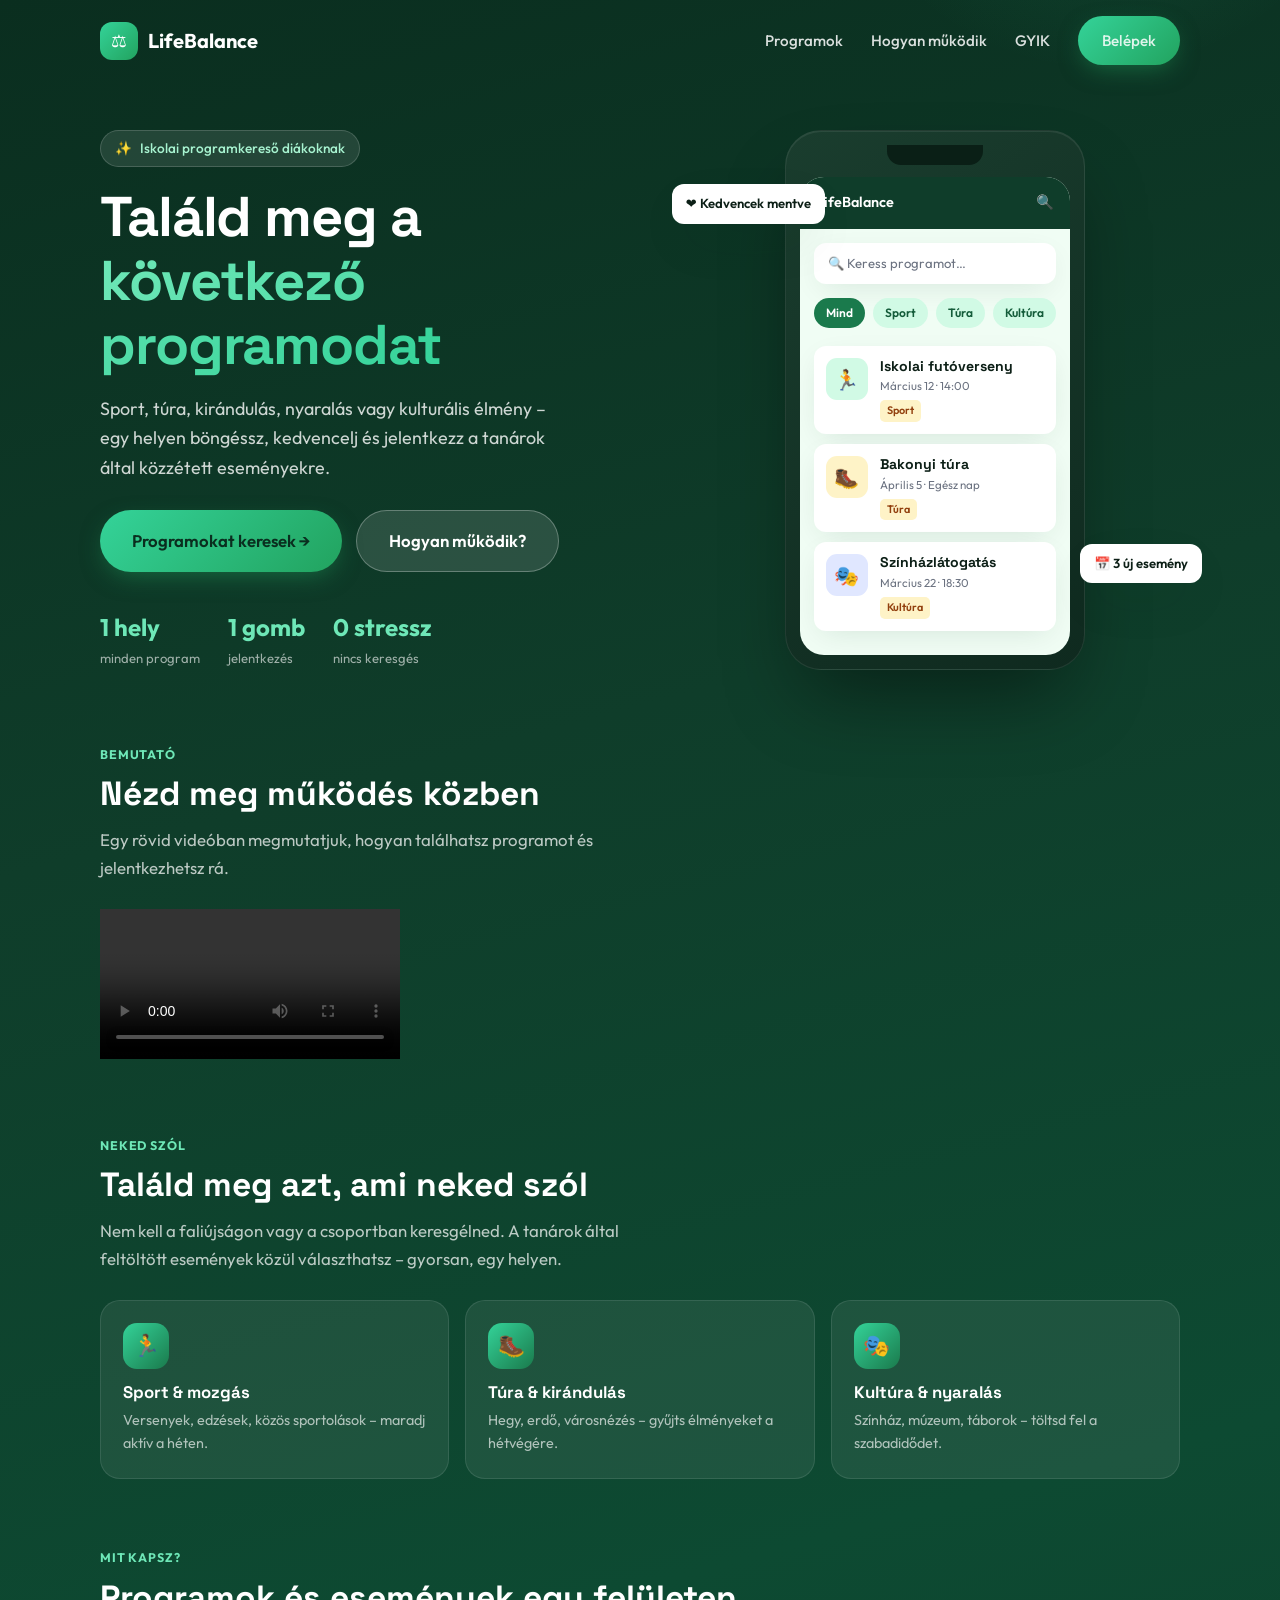
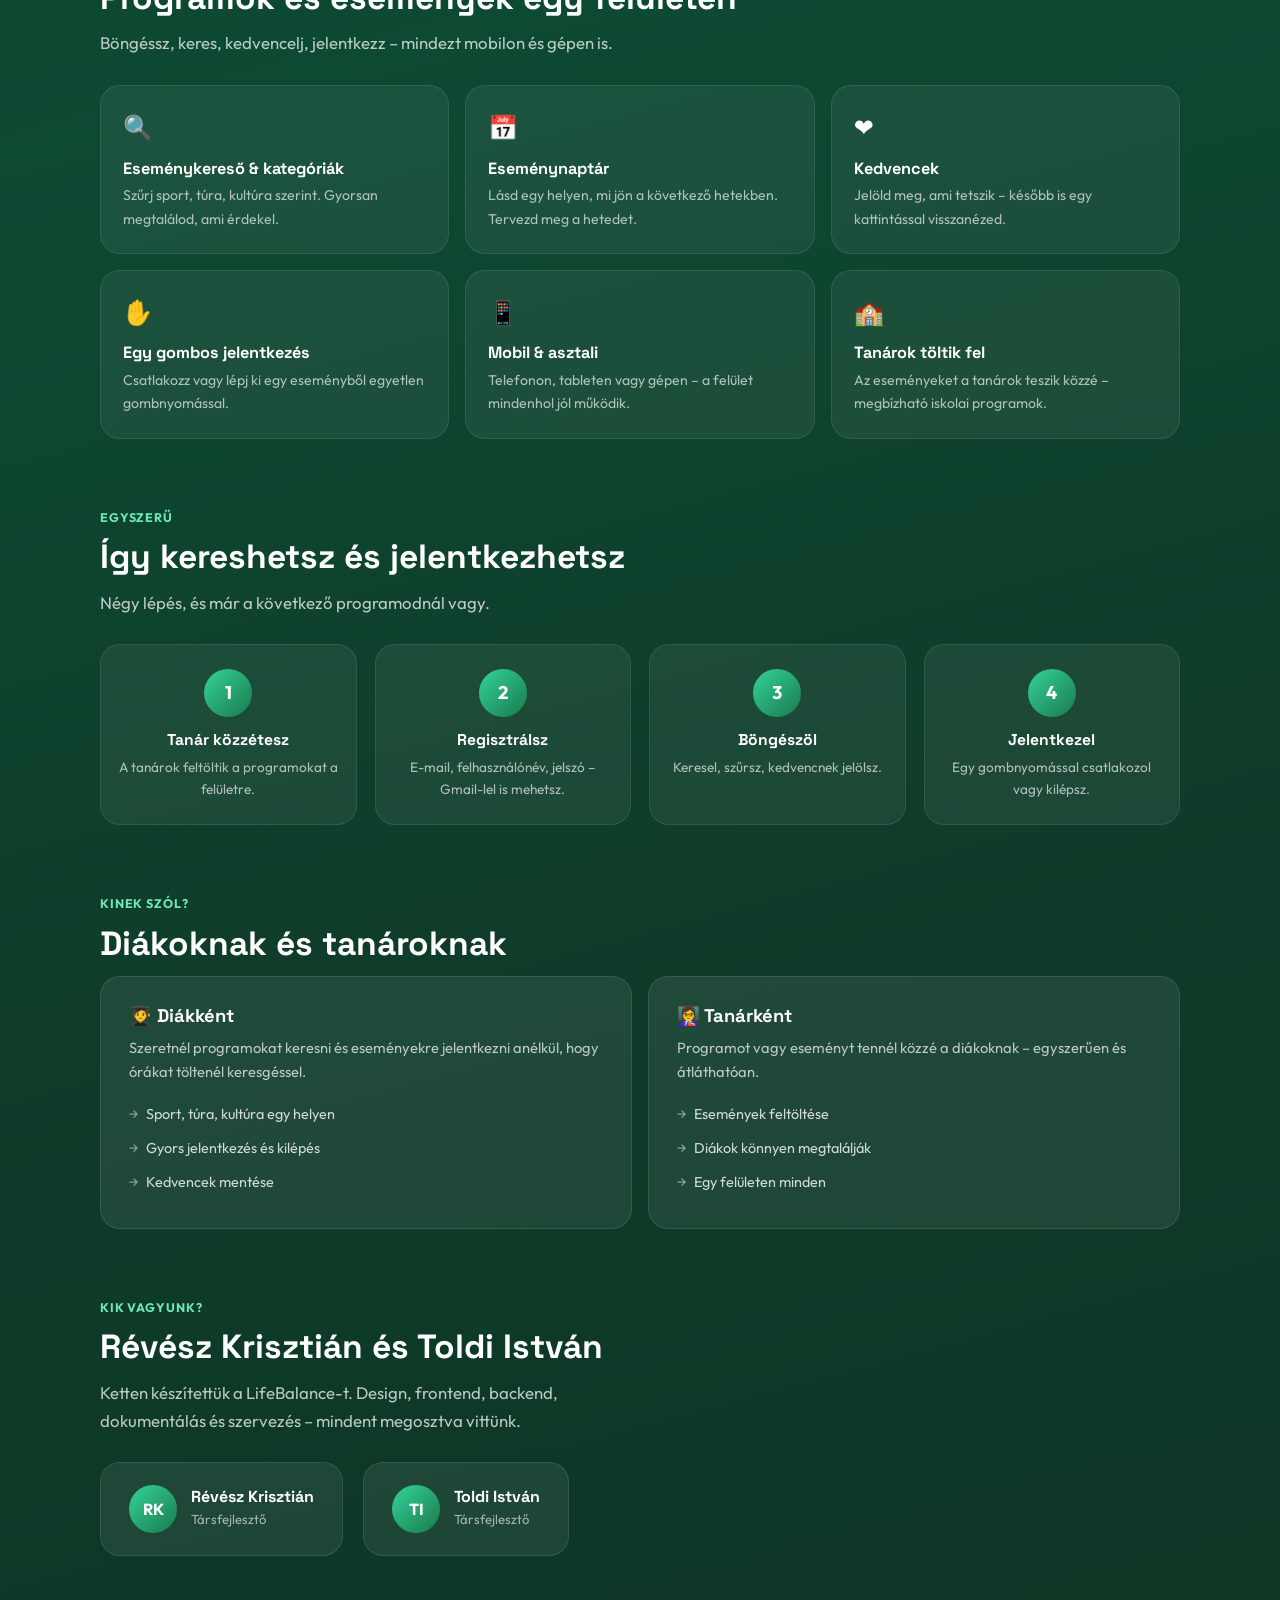
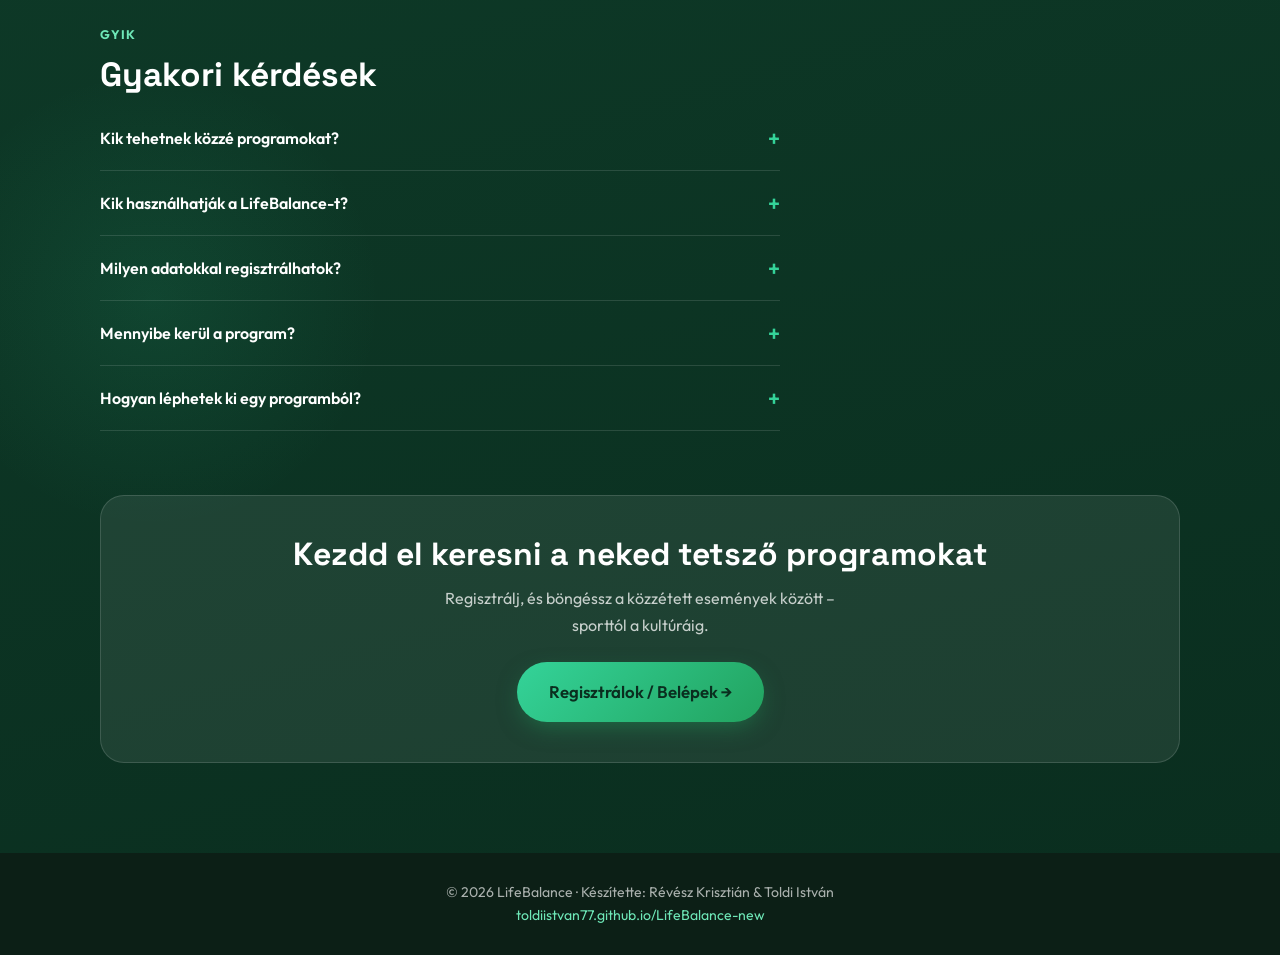
==== commit d2fdf126: "Update index.html" ====
--- a/index.html
+++ b/index.html
@@ -110,6 +110,18 @@
         </div>
       </div>
 
+      <div class="block" id="bemutato">
+        <span class="block-label">Bemutató</span>
+        <h2 class="block-title">Nézd meg működés közben</h2>
+        <p class="block-desc">Egy rövid videóban megmutatjuk, hogyan találhatsz programot és jelentkezhetsz rá.</p>
+        <div class="video-frame">
+          <video controls playsinline preload="metadata" aria-label="LifeBalance bemutató videó">
+            <source src="lifebalance-promo.mp4" type="video/mp4">
+            A böngésződ nem támogatja a videólejátszást.
+          </video>
+        </div>
+      </div>
+
       <div class="block" id="programok">
         <span class="block-label">Neked szól</span>
         <h2 class="block-title">Találd meg azt, ami neked szól</h2>
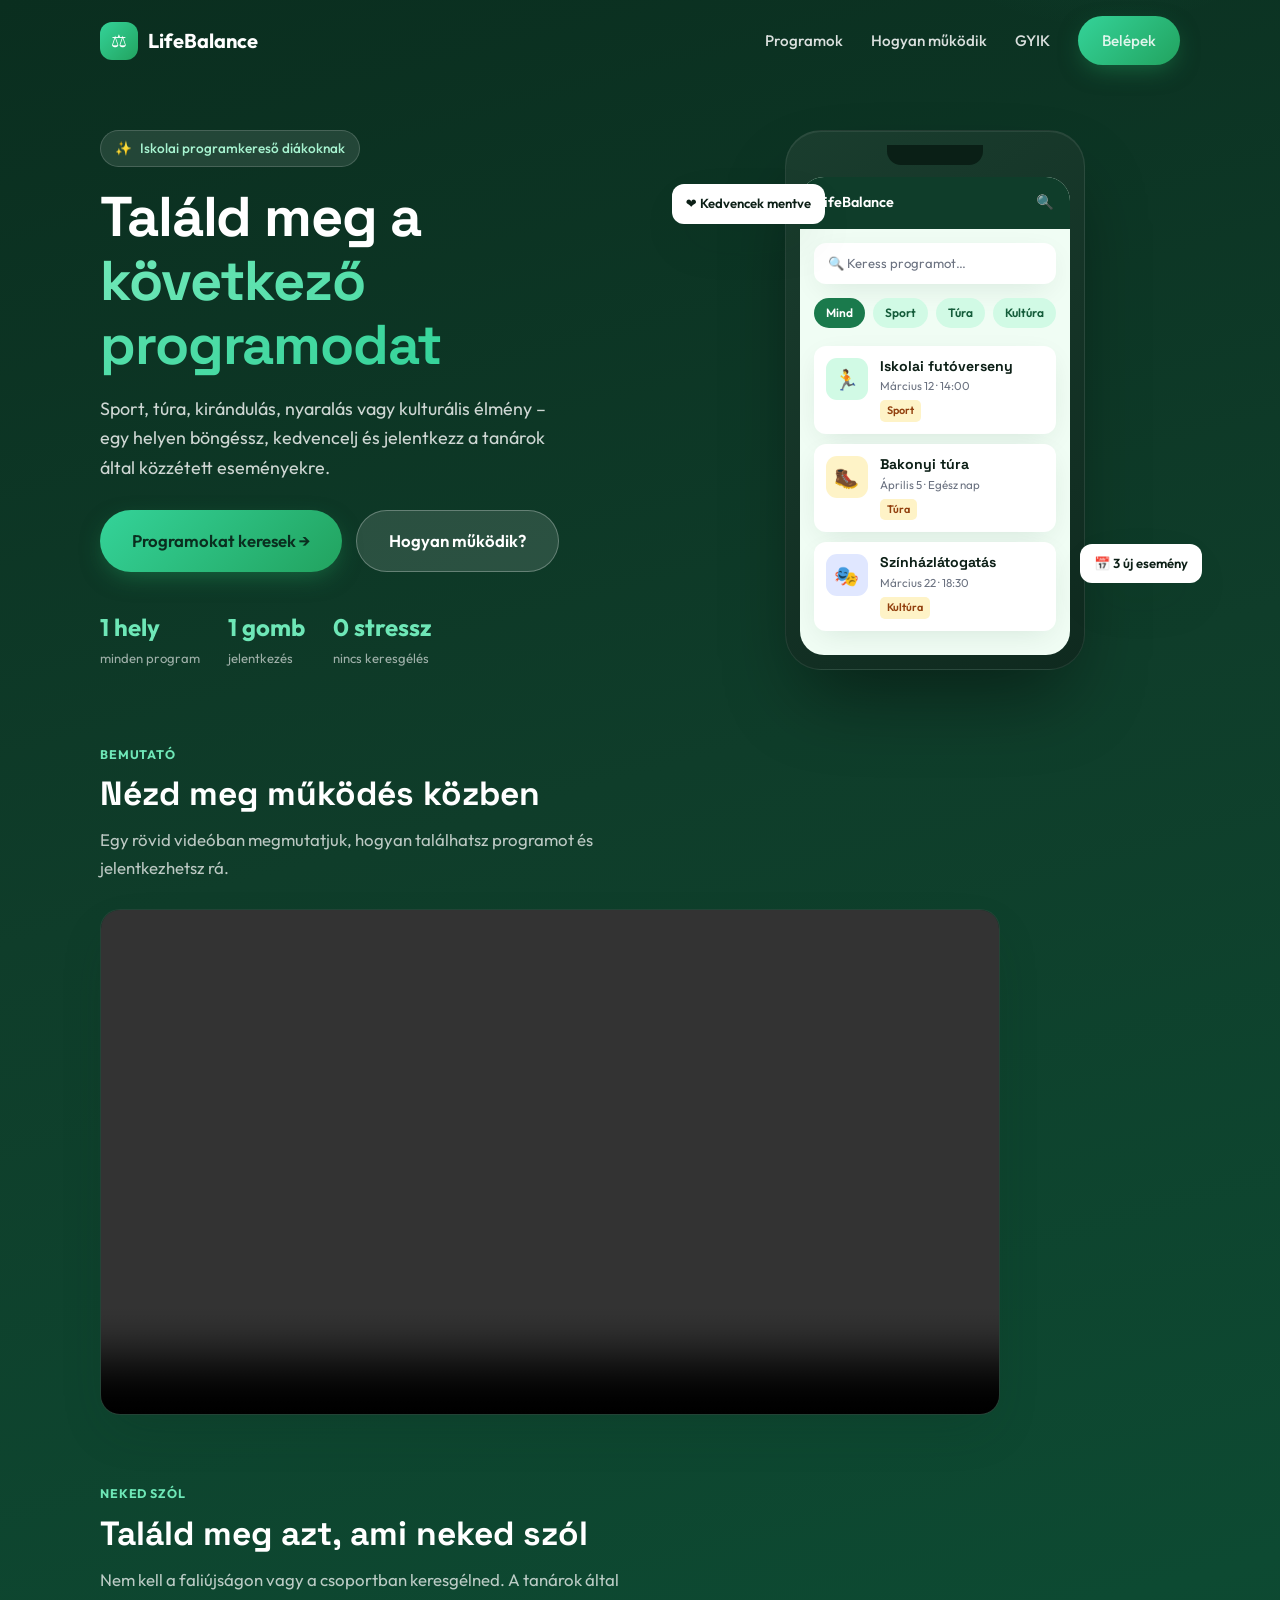
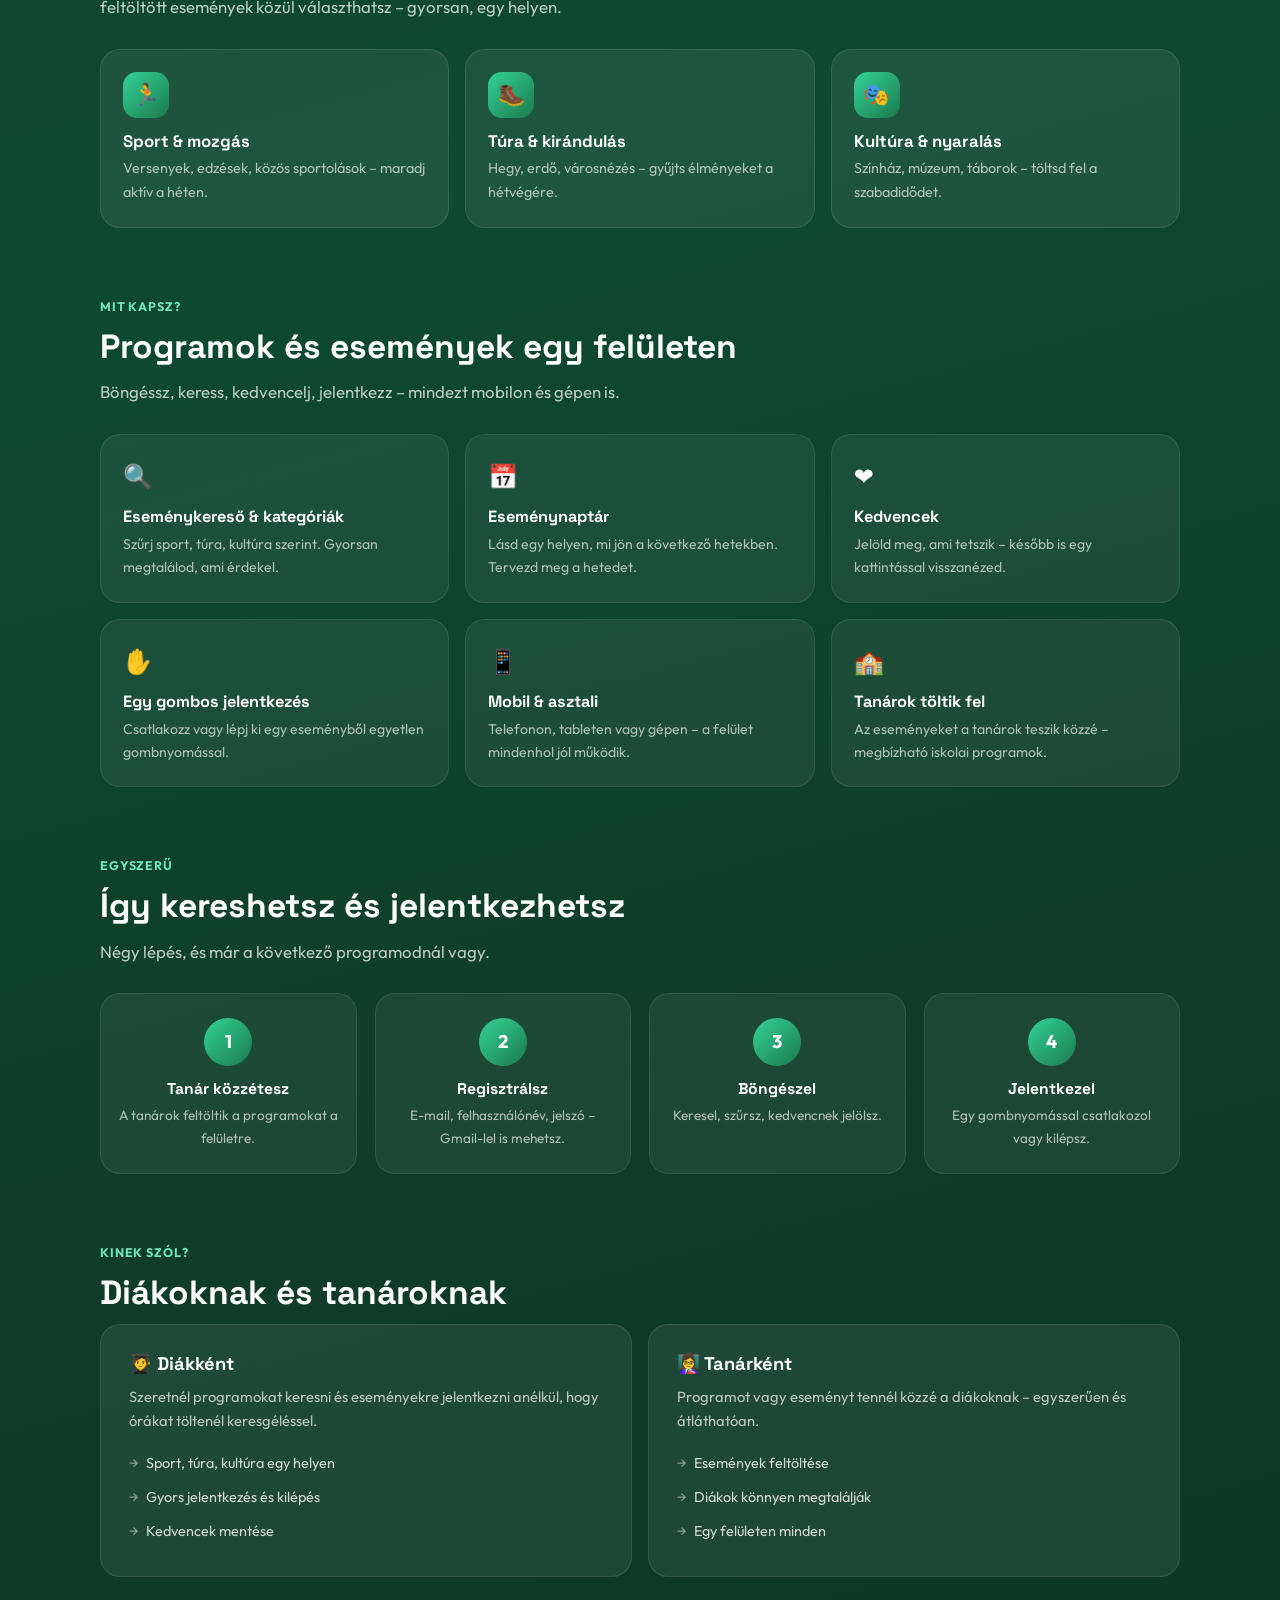
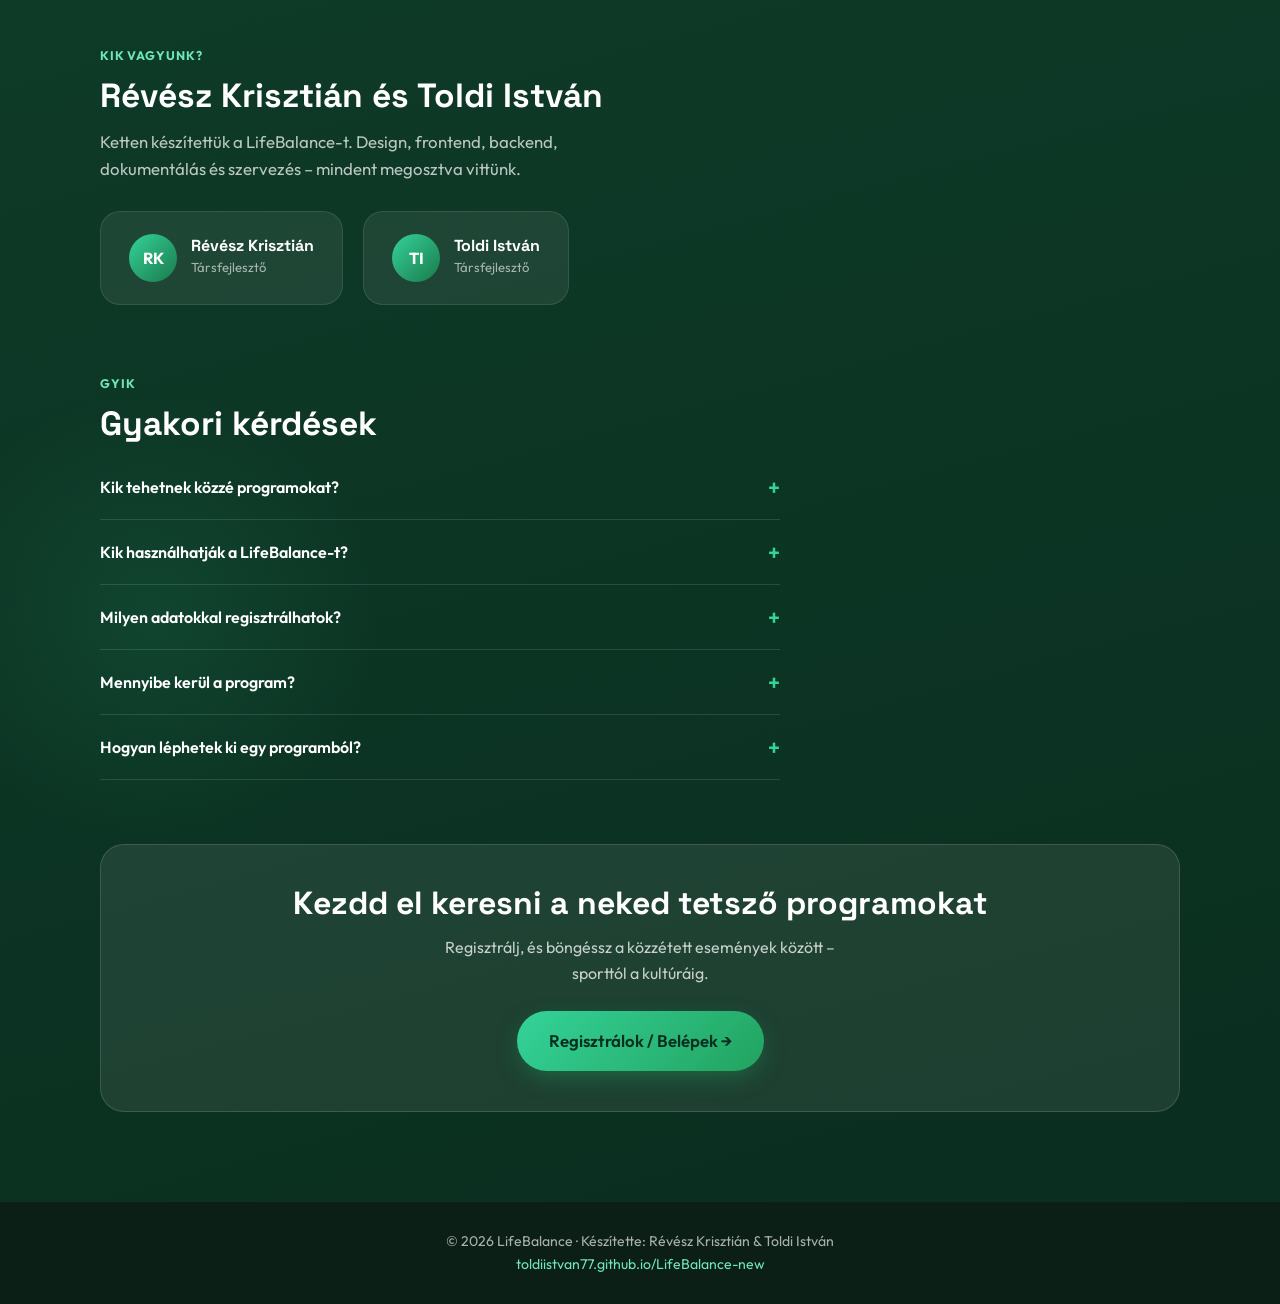
==== commit e8155659: "Update index.html" ====
--- a/index.html
+++ b/index.html
@@ -57,7 +57,7 @@
             </div>
             <div class="stat">
               <span class="stat-num">0 stressz</span>
-              <span class="stat-label">nincs keresgés</span>
+              <span class="stat-label">nincs keresgélés</span>
             </div>
           </div>
         </div>
@@ -148,7 +148,7 @@
       <div class="block">
         <span class="block-label">Mit kapsz?</span>
         <h2 class="block-title">Programok és események egy felületen</h2>
-        <p class="block-desc">Böngéssz, keres, kedvencelj, jelentkezz – mindezt mobilon és gépen is.</p>
+        <p class="block-desc">Böngéssz, keress, kedvencelj, jelentkezz – mindezt mobilon és gépen is.</p>
         <div class="feat-grid">
           <div class="feat-card">
             <div class="feat-icon">🔍</div>
@@ -200,7 +200,7 @@
           </div>
           <div class="step">
             <div class="step-num">3</div>
-            <h3>Böngészöl</h3>
+            <h3>Böngészel</h3>
             <p>Keresel, szűrsz, kedvencnek jelölsz.</p>
           </div>
           <div class="step">
@@ -217,7 +217,7 @@
         <div class="who-grid">
           <div class="who-card">
             <h3>🧑‍🎓 Diákként</h3>
-            <p>Szeretnél programokat keresni és eseményekre jelentkezni anélkül, hogy órákat töltenél keresgéssel.</p>
+            <p>Szeretnél programokat keresni és eseményekre jelentkezni anélkül, hogy órákat töltenél keresgéléssel.</p>
             <ul>
               <li>Sport, túra, kultúra egy helyen</li>
               <li>Gyors jelentkezés és kilépés</li>
--- a/style.css
+++ b/style.css
@@ -676,3 +676,22 @@
   .main { padding: 110px 0 70px; }
   .cta-box { padding: 28px 20px; }
 }
+
+
+/* Bemutató videó */
+.video-frame {
+  max-width: 900px;
+  border-radius: var(--radius);
+  overflow: hidden;
+  background: var(--green-900);
+  box-shadow: var(--shadow);
+  border: 1px solid rgba(255,255,255,0.1);
+  aspect-ratio: 16 / 9;
+}
+
+.video-frame video {
+  display: block;
+  width: 100%;
+  height: 100%;
+  object-fit: cover;
+}
